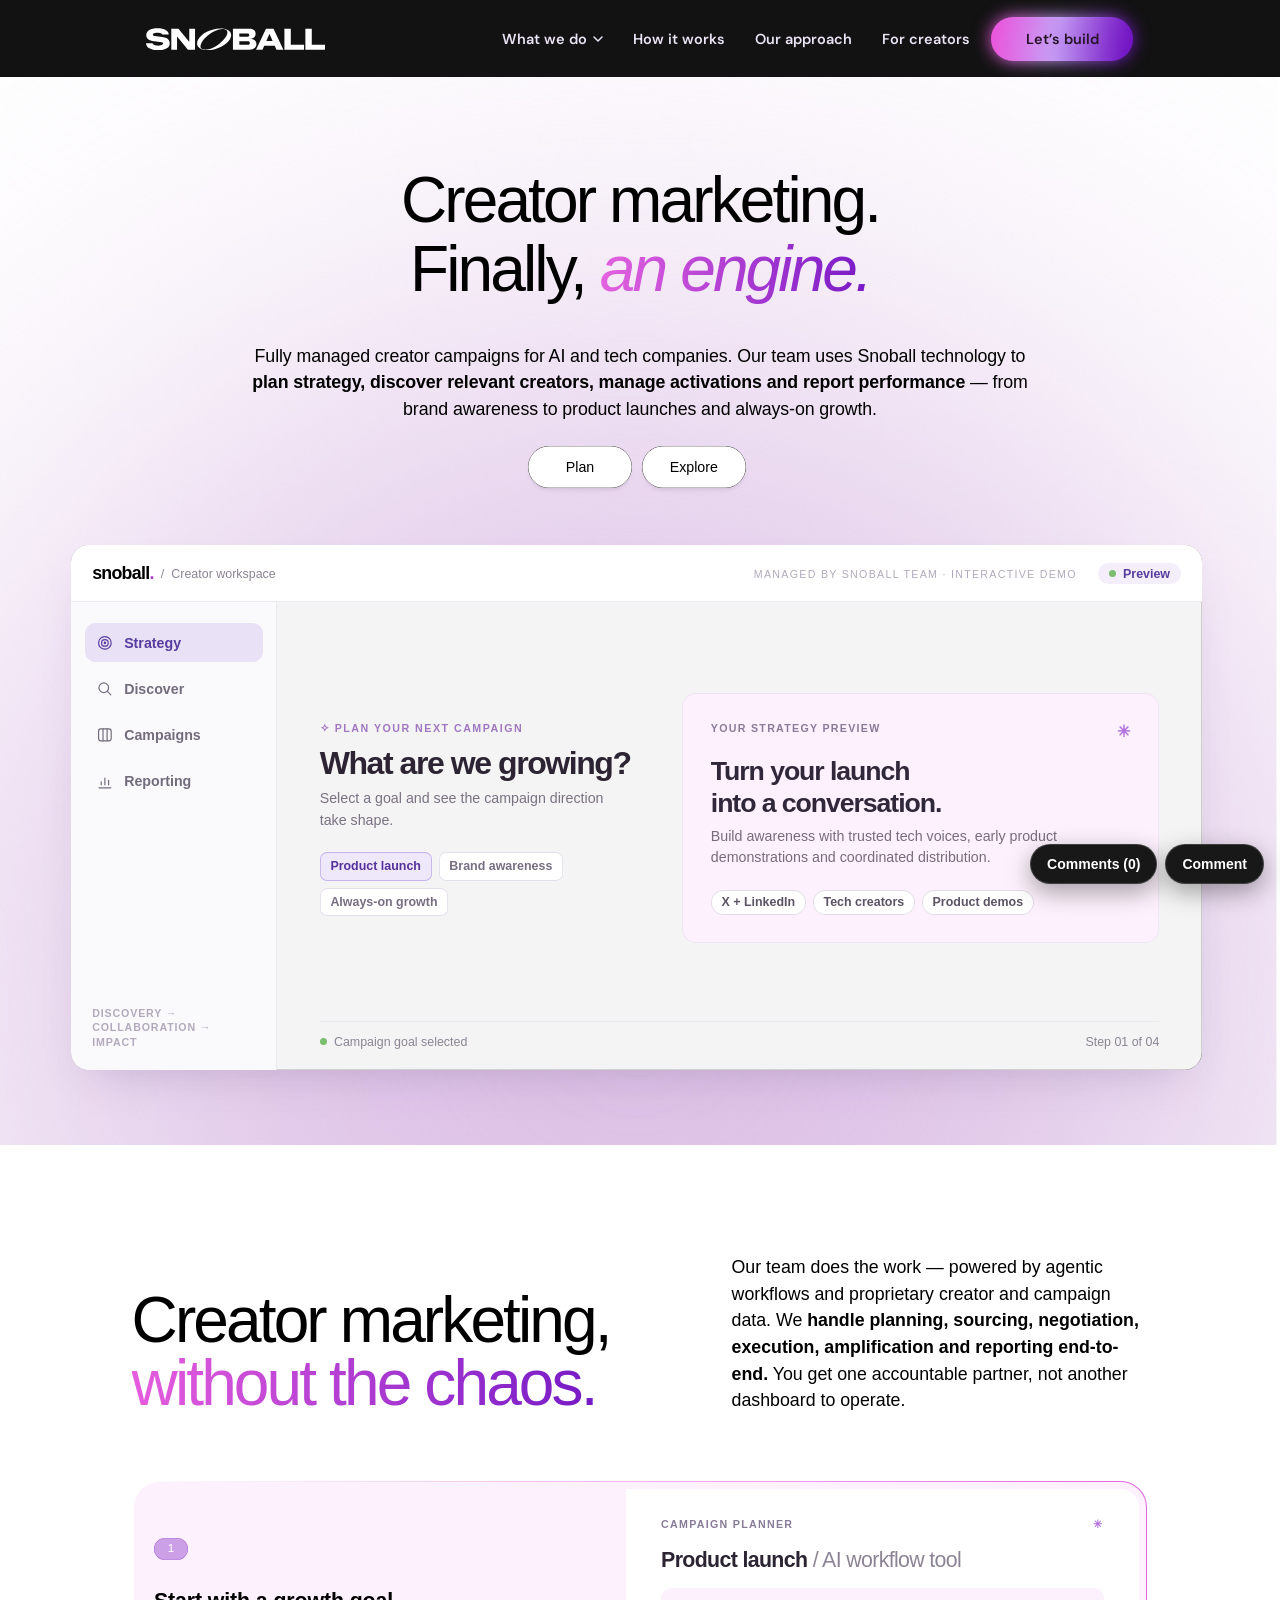
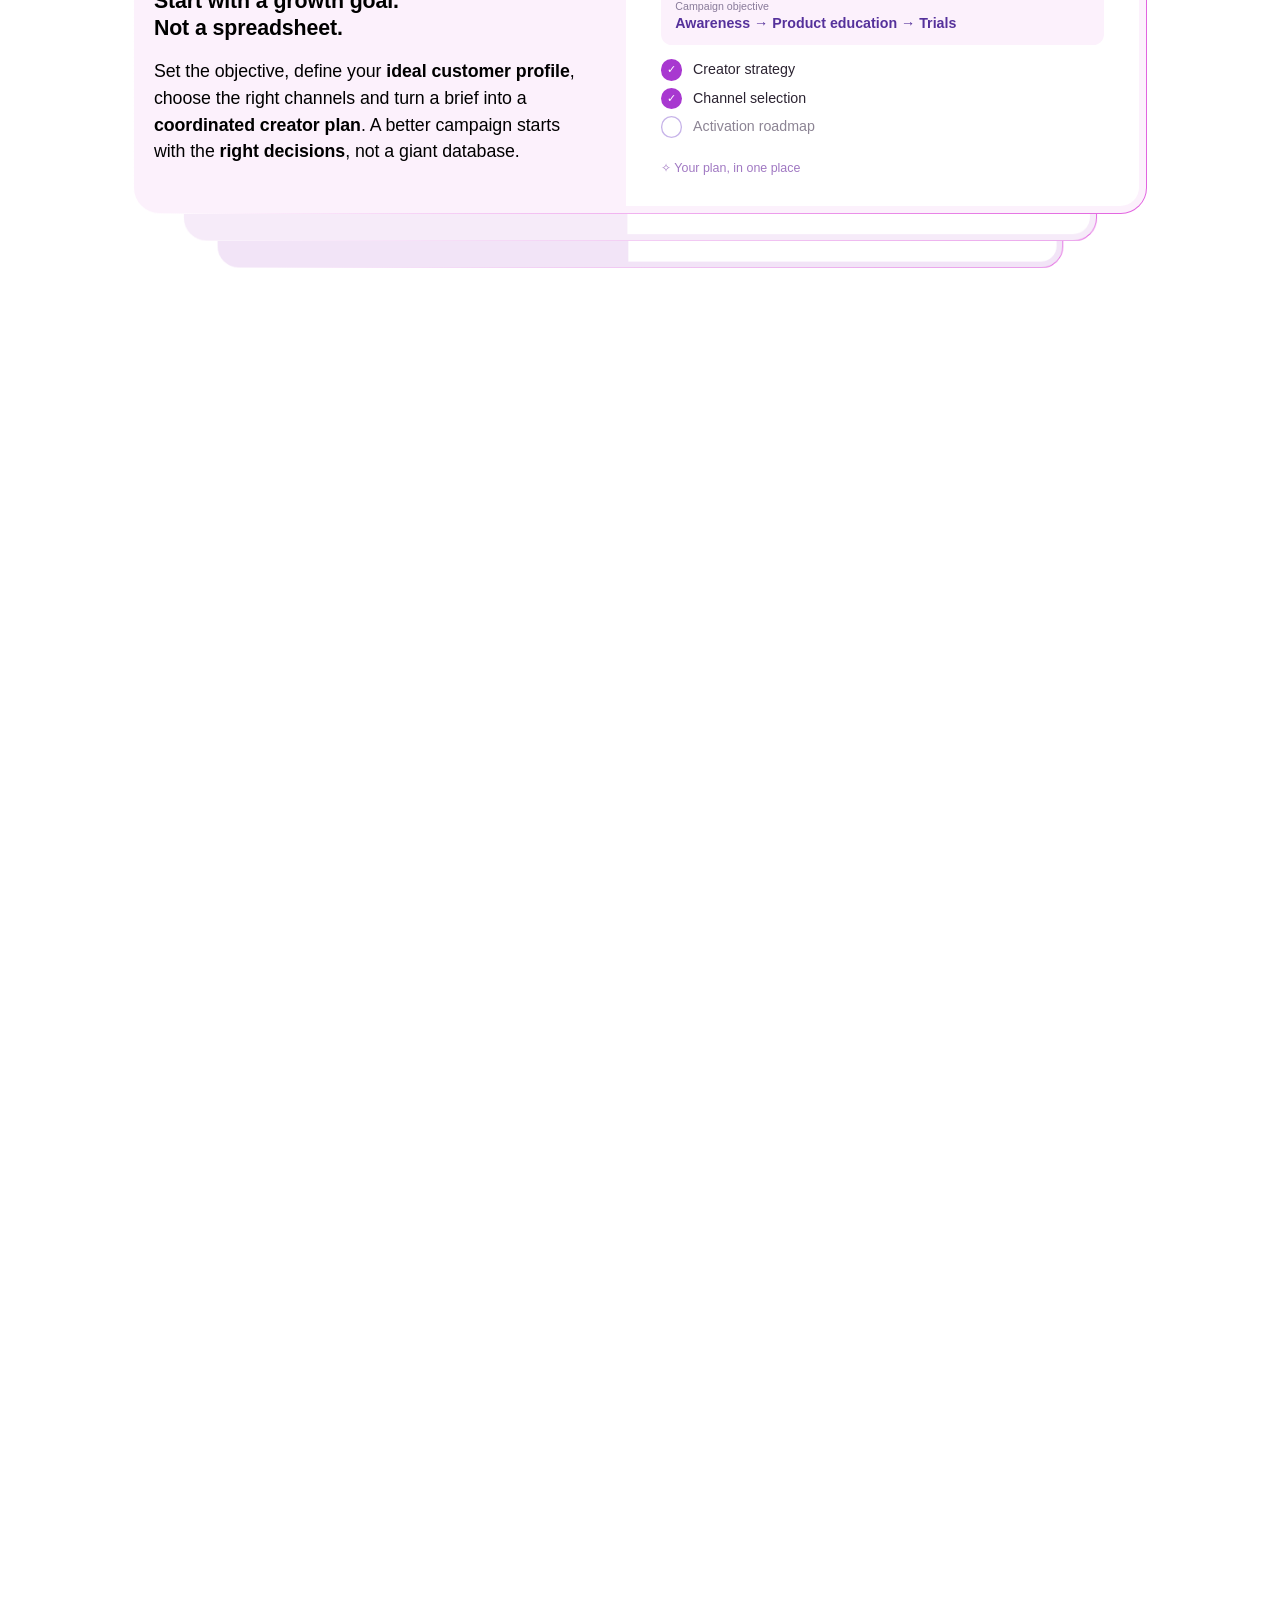
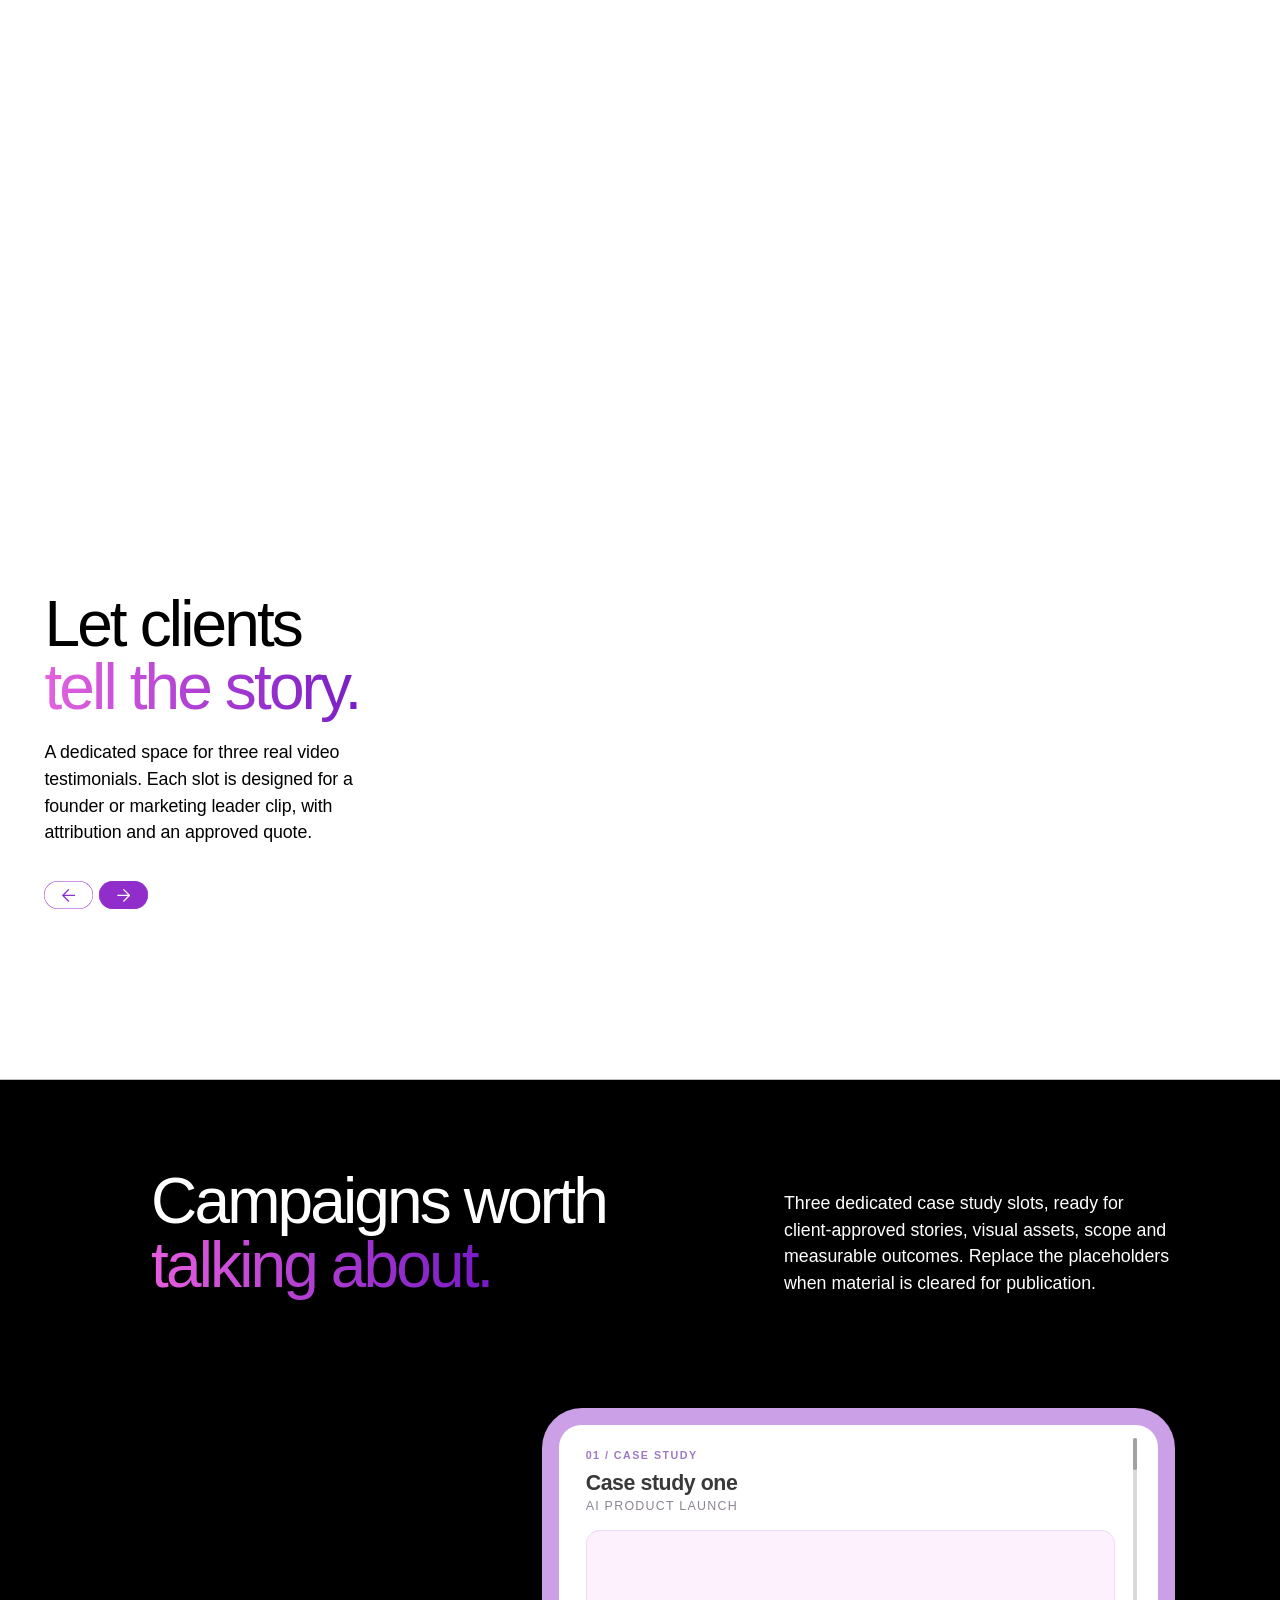
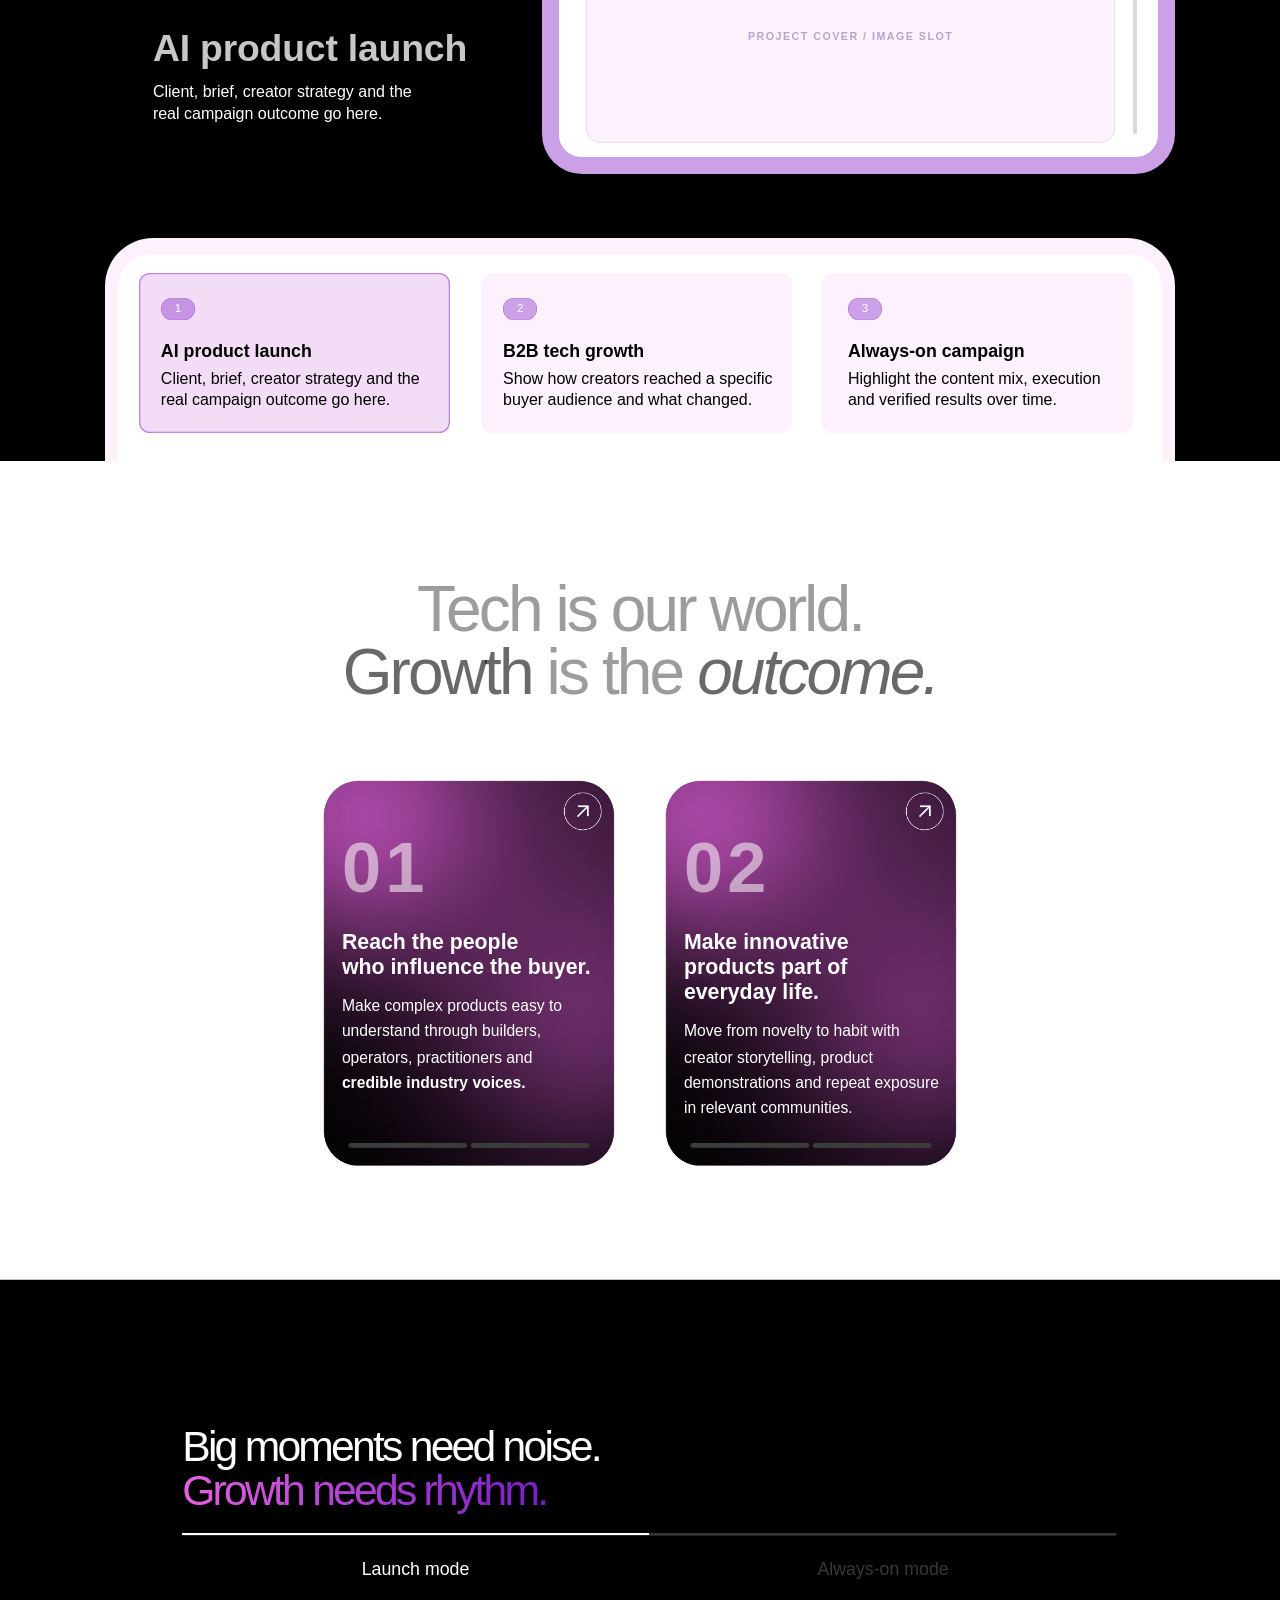
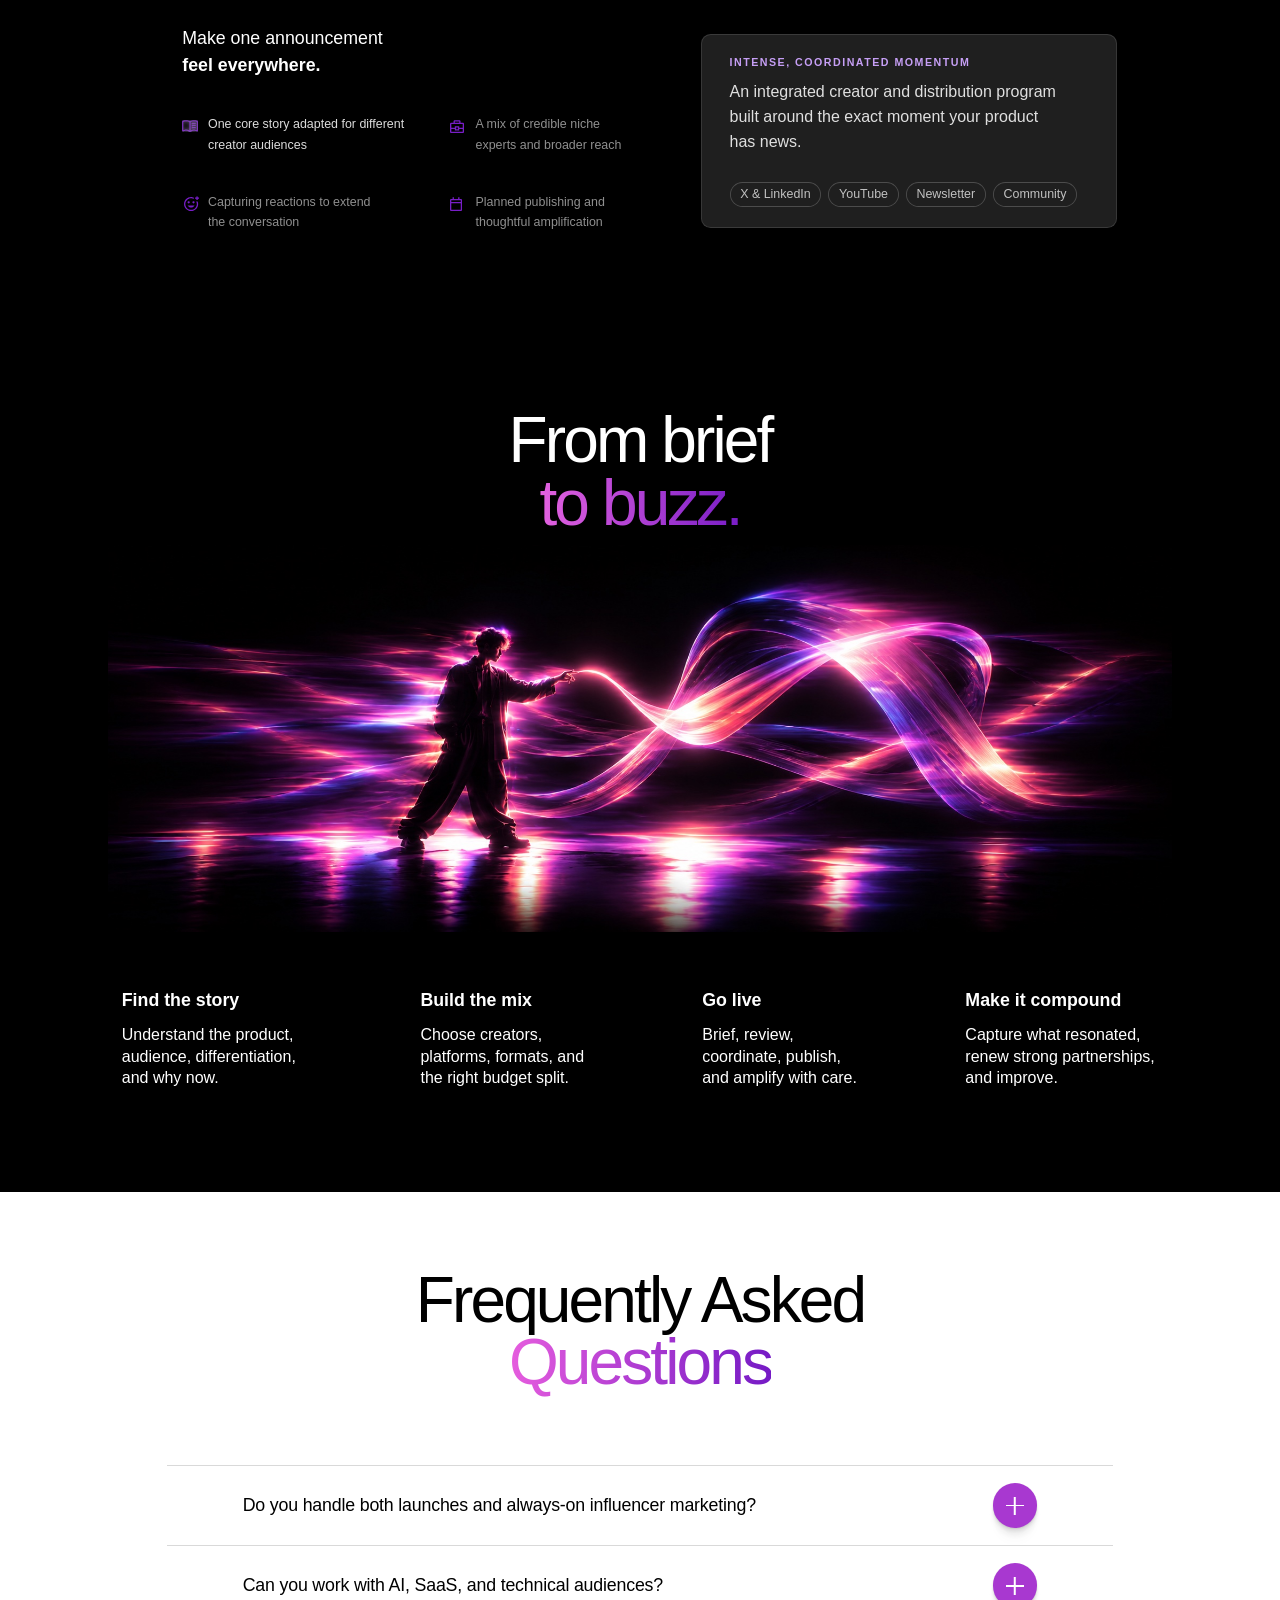
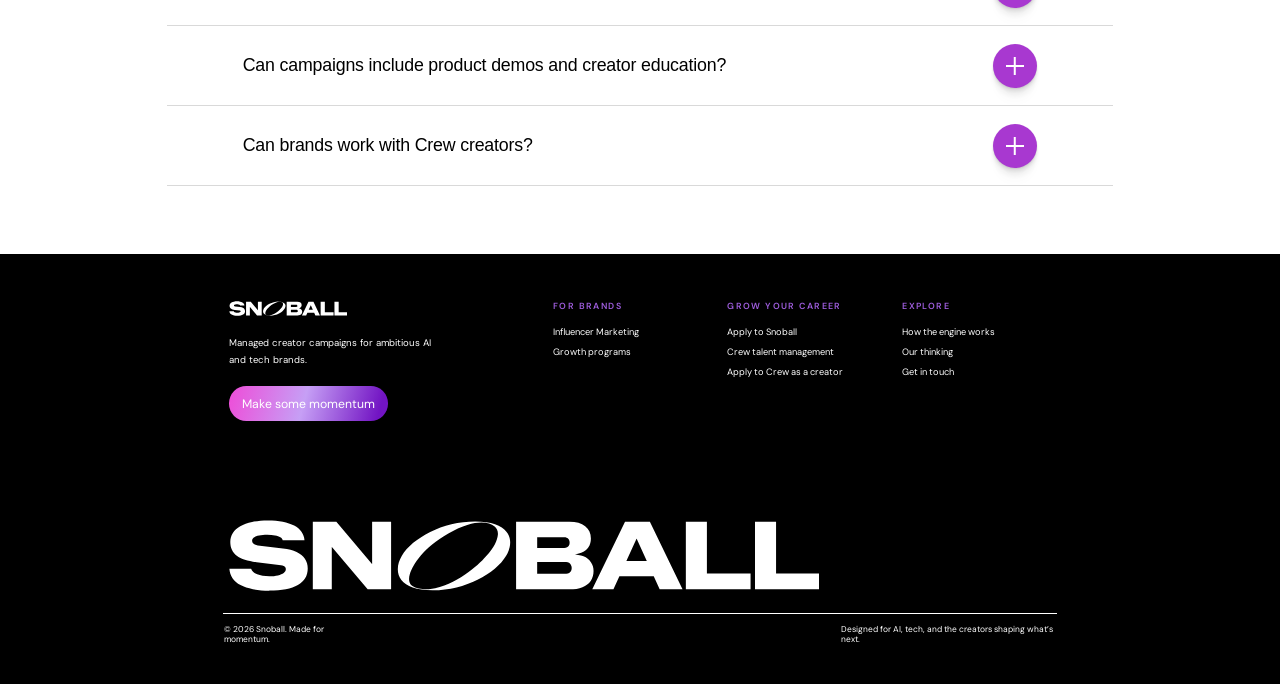
==== brands.html @ f1fa3e61 "Snoball design review build Co-Authored-By: Claude Opus 5.5 <noreply@anthropic.com>" ====
<!DOCTYPE html>
<html lang="en">
<head>
  <meta charset="utf-8">
  <meta name="viewport" content="width=device-width, initial-scale=1">
  <title>Creator Marketing for AI &amp; Tech Companies | Snoball</title>
  <meta name="description" content="Fully managed creator campaigns for AI and tech companies — strategy, creator discovery, activation and reporting, handled end-to-end by Snoball.">
  <link rel="preconnect" href="https://fonts.googleapis.com"><link rel="preconnect" href="https://fonts.gstatic.com" crossorigin><link href="https://fonts.googleapis.com/css2?family=DM+Sans:ital,opsz,wght@0,9..40,300..800;1,9..40,300..800&display=swap" rel="stylesheet">
  <link rel="stylesheet" href="css/base.css">
  <link rel="stylesheet" href="css/brands.css">
</head>
<body class="brands">

<header class="nav">
  <div class="nav__inner">
    <a class="nav__logo" href="index.html" aria-label="Snoball home"><img src="assets/img/logo.svg" alt="Snoball"></a>
    <nav class="nav__links" aria-label="Primary">
      <div class="nav__drop">
        <button class="nav__drop-btn" type="button" aria-expanded="false" aria-controls="nav-what">What we do <svg width="10" height="6" viewBox="0 0 10 6" aria-hidden="true"><path d="M1 1l4 4 4-4" fill="none" stroke="currentColor" stroke-width="1.5" stroke-linecap="round" stroke-linejoin="round"/></svg></button>
        <div class="nav__menu" id="nav-what">
          <a href="brands.html" aria-current="page">Influencer marketing</a>
          <a href="crew.html">Creator management</a>
        </div>
      </div>
      <a href="brands.html#how-it-works">How it works</a>
      <a href="index.html#approach">Our approach</a>
      <a href="crew.html">For creators</a>
      <a class="btn-build" href="brands.html#contact">Let’s build</a>
    </nav>
    <button class="nav__toggle" aria-label="Menu"><span></span></button>
  </div>
</header>

<main class="page">

  <!-- ===== Hero ===== -->
  <section class="b-hero">
    <div class="b-hero__glow" aria-hidden="true"></div>
    <h1 class="b-hero__title">
      <span class="b-hero__l1">Creator marketing.</span>
      <span class="b-hero__l2">Finally, <em class="b-grad b-grad--engine">an engine.</em></span>
    </h1>
    <p class="b-hero__lede">Fully managed creator campaigns for AI and tech companies. Our team uses Snoball technology to<br class="d"> <strong>plan strategy, discover relevant creators, manage activations and report performance</strong> — from<br class="d"> brand awareness to product launches and always-on growth.</p>
    <div class="b-hero__toggle">
      <a class="b-pill" href="#contact" aria-label="Plan an influencer campaign">Plan</a>
      <a class="b-pill" href="#workflow" aria-label="Explore the platform">Explore</a>
    </div>
    <!-- Illustrative workspace (copy from the original site's demo). js/brands.js switches the views and steps
         through them on its own until someone uses it. -->
    <div class="b-hero__panel" data-ws aria-label="Illustrative Snoball creator workspace" role="group">
      <div class="ws__top">
        <span class="ws__brand"><b>snoball<i>.</i></b><span>/</span>Creator workspace</span>
        <span class="ws__note">Managed by Snoball team · Interactive demo</span>
        <span class="ws__live"><i></i>Preview</span>
      </div>
      <div class="ws__nav" role="tablist" aria-label="Workspace views">
        <button class="ws__tab is-active" role="tab" aria-selected="true"><svg viewBox="0 0 24 24" aria-hidden="true"><circle cx="12" cy="12" r="8.5"/><circle cx="12" cy="12" r="4.5"/><circle cx="12" cy="12" r=".9" fill="currentColor"/></svg>Strategy</button>
        <button class="ws__tab" role="tab" aria-selected="false"><svg viewBox="0 0 24 24" aria-hidden="true"><circle cx="10.5" cy="10.5" r="6.5"/><path d="M15.4 15.4 20 20"/></svg>Discover</button>
        <button class="ws__tab" role="tab" aria-selected="false"><svg viewBox="0 0 24 24" aria-hidden="true"><rect x="3.5" y="4" width="17" height="16" rx="3"/><path d="M9.5 4v16M15 4v16"/></svg>Campaigns</button>
        <button class="ws__tab" role="tab" aria-selected="false"><svg viewBox="0 0 24 24" aria-hidden="true"><path d="M4 20h16M7 16v-4M12 16V7M17 16v-6"/></svg>Reporting</button>
        <p class="ws__flow">Discovery → Collaboration → Impact</p>
      </div>
      <div class="ws__screens">
        <section class="ws__screen is-active" role="tabpanel">
          <div class="ws__intro">
            <p class="ws__eyebrow">✧ Plan your next campaign</p>
            <h3>What are we growing?</h3>
            <p>Select a goal and see the campaign direction take shape.</p>
            <div class="ws__chips" data-goals>
              <button class="ws__chip is-active" data-goal="launch">Product launch</button>
              <button class="ws__chip" data-goal="awareness">Brand awareness</button>
              <button class="ws__chip" data-goal="always">Always-on growth</button>
            </div>
          </div>
          <div class="ws__visual ws__plan">
            <p class="ws__plan-head"><span>Your strategy preview</span><span>✳</span></p>
            <div data-goal-out>
              <h4>Turn your launch into a conversation.</h4>
              <p>Build awareness with trusted tech voices, early product demonstrations and coordinated distribution.</p>
              <p class="ws__tags"><span>X + LinkedIn</span><span>Tech creators</span><span>Product demos</span></p>
            </div>
          </div>
          <p class="ws__foot"><span><i></i>Campaign goal selected</span><span>Step 01 of 04</span></p>
        </section>
        <section class="ws__screen" role="tabpanel">
          <div class="ws__intro">
            <p class="ws__eyebrow">✧ Creator discovery</p>
            <h3>Find the right voices.</h3>
            <p>Explore an example shortlist by channel and audience relevance.</p>
            <div class="ws__chips" data-channels>
              <button class="ws__chip is-active">All</button>
              <button class="ws__chip">X</button>
              <button class="ws__chip">LinkedIn</button>
              <button class="ws__chip">YouTube</button>
            </div>
          </div>
          <div class="ws__visual ws__people" data-people></div>
          <p class="ws__foot"><span><i></i>Example creator profiles</span><span>Step 02 of 04</span></p>
        </section>
        <section class="ws__screen" role="tabpanel">
          <div class="ws__intro">
            <p class="ws__eyebrow">✧ Campaign operations</p>
            <h3>From yes to live.</h3>
            <p>Keep collaborations moving through one organized workflow.</p>
            <p class="ws__note-box">✧ Example pipeline, illustrating how a campaign can be managed</p>
          </div>
          <div class="ws__visual ws__pipe">
            <div><span>Shortlisted</span><b>Creator research</b><small>Audience fit &amp; format</small></div>
            <div><span>In conversation</span><b>Partner outreach</b><small>Reviewing the brief</small></div>
            <div><span>Ready to post</span><b>Creative approvals</b><small>Schedule &amp; assets</small></div>
          </div>
          <p class="ws__foot"><span><i></i>Workflow visibility</span><span>Step 03 of 04</span></p>
        </section>
        <section class="ws__screen" role="tabpanel">
          <div class="ws__intro">
            <p class="ws__eyebrow">✧ Campaign intelligence</p>
            <h3>See what resonates.</h3>
            <p>Understand channel mix and the content signals worth repeating.</p>
          </div>
          <div class="ws__visual ws__chart">
            <p class="ws__chart-head"><b>Engagement by channel</b><span>Illustrative sample</span></p>
            <div class="ws__bars">
              <div><i style="--h:.76;--bar:#6247db"></i><span>X</span></div>
              <div><i style="--h:.95;--bar:#c886fa"></i><span>LinkedIn</span></div>
              <div><i style="--h:.63;--bar:#fd9aa5"></i><span>YouTube</span></div>
              <div><i style="--h:.48;--bar:#e5c46c"></i><span>Instagram</span></div>
            </div>
          </div>
          <p class="ws__foot"><span><i></i>Report visualization</span><span>Step 04 of 04</span></p>
        </section>
      </div>
    </div>
  </section>

  <!-- ===== Creator Marketing, without the chaos ===== -->
  <!-- Pinned while scrolling: the front card lifts away and the next step comes forward (js/brands.js).
       Steps and their panels follow the original site's workflow section. -->
  <section class="b-chaos" id="workflow" data-chaos>
    <div class="b-chaos__stage" data-stick data-span="122 813">
    <h2 class="b-h2 b-chaos__title">Creator marketing, <br><span class="b-grad b-grad--chaos">without the chaos.</span></h2>
    <p class="b-chaos__copy">Our team does the work — powered by agentic<br class="d"> workflows and proprietary creator and campaign<br class="d"> data. We <strong>handle planning, sourcing, negotiation,<br class="d"> execution, amplification and reporting end-to-<br class="d">end.</strong> You get one accountable partner, not another<br class="d"> dashboard to operate.</p>

    <div class="b-stack">
      <article class="b-stack__card">
        <div class="b-stack__body">
          <span class="b-badge">1</span>
          <h3 class="b-stack__title">Start with a growth goal. <br>Not a spreadsheet.</h3>
          <p class="b-stack__text">Set the objective, define your <strong>ideal customer profile</strong>, choose the right channels and turn a brief into a <strong>coordinated creator plan</strong>. A better campaign starts with the <strong>right decisions</strong>, not a giant database.</p>
        </div>
        <div class="b-stack__media">
          <div class="sui">
            <p class="sui__head"><span>Campaign planner</span><span>✳</span></p>
            <h4 class="sui__title">Product launch <span>/ AI workflow tool</span></h4>
            <div class="sui__box"><small>Campaign objective</small><b>Awareness → Product education → Trials</b></div>
            <ul class="sui__checks">
              <li><i>✓</i>Creator strategy</li>
              <li><i>✓</i>Channel selection</li>
              <li class="is-next"><i></i>Activation roadmap</li>
            </ul>
            <p class="sui__foot">✧ Your plan, in one place</p>
          </div>
        </div>
      </article>
      <article class="b-stack__card">
        <div class="b-stack__body">
          <span class="b-badge">2</span>
          <h3 class="b-stack__title">Find people your <br>buyers already trust.</h3>
          <p class="b-stack__text">Compare <strong>audience fit</strong>, content formats and platform relevance so the shortlist makes strategic sense. Think creator selection built around <strong>your customer</strong>, not vanity metrics.</p>
        </div>
        <div class="b-stack__media">
          <div class="sui">
            <p class="sui__head"><span>Creator shortlist</span><span>✳</span></p>
            <ul class="sui__people">
              <li><i>D</i><span><b>Developer educator</b><small>YouTube · AI &amp; coding</small></span><em>Strong fit</em></li>
              <li><i>F</i><span><b>Founder voice</b><small>LinkedIn · B2B tech</small></span><em>Strong fit</em></li>
              <li><i>O</i><span><b>Operator creator</b><small>X · Productivity tools</small></span><em class="is-soft">Relevant</em></li>
            </ul>
            <p class="sui__foot">Illustrative creator profiles · No live database connected</p>
          </div>
        </div>
      </article>
      <article class="b-stack__card">
        <div class="b-stack__body">
          <span class="b-badge">3</span>
          <h3 class="b-stack__title">Manage a hundred moving parts. <br>Without losing the plot.</h3>
          <p class="b-stack__text">Bring creator outreach, brief status, approvals and campaign milestones into a <strong>single operational view</strong>. You keep control of the story while the work moves forward.</p>
        </div>
        <div class="b-stack__media">
          <div class="sui">
            <p class="sui__head"><span>Workflow example</span><span>Launch rollout</span></p>
            <ol class="sui__steps">
              <li><i>01</i>Confirm creator shortlist<em>Ready ✓</em></li>
              <li><i>02</i>Share briefs and assets<em>Ready ✓</em></li>
              <li><i>03</i>Review creative<em class="is-now">In progress</em></li>
              <li><i>04</i>Publish &amp; amplify<em class="is-soft">Up next</em></li>
            </ol>
          </div>
        </div>
      </article>
      <article class="b-stack__card">
        <div class="b-stack__body">
          <span class="b-badge">4</span>
          <h3 class="b-stack__title">Know what worked. <br>Make the next one smarter.</h3>
          <p class="b-stack__text">Bring distribution, creator performance and campaign learnings into view. Give growth teams the clarity to double down on the creators, angles and formats that <strong>earn attention</strong>.</p>
        </div>
        <div class="b-stack__media">
          <div class="sui">
            <p class="sui__head"><span>Campaign insights</span><span>Sample visualization</span></p>
            <div class="sui__wave">
              <svg viewBox="0 0 440 130" preserveAspectRatio="none" aria-hidden="true">
                <defs><linearGradient id="suiFill" x1="0" x2="0" y1="0" y2="1"><stop offset="0" stop-color="#ad8cff" stop-opacity=".46"/><stop offset="1" stop-color="#ad8cff" stop-opacity="0"/></linearGradient></defs>
                <path d="M0 104 C38 103 48 76 80 80 S143 83 176 60 S230 85 264 45 S325 48 357 29 S407 32 440 11 L440 130 L0 130Z" fill="url(#suiFill)"/>
                <path d="M0 104 C38 103 48 76 80 80 S143 83 176 60 S230 85 264 45 S325 48 357 29 S407 32 440 11" fill="none" stroke="#7956d9" stroke-width="4" stroke-linecap="round" vector-effect="non-scaling-stroke"/>
              </svg>
              <span class="sui__cover" aria-hidden="true"></span>
            </div>
            <p class="sui__labels"><span>Awareness</span><span>Engagement</span><span>Momentum</span><span>Repeat</span></p>
          </div>
        </div>
      </article>
    </div>
    </div>
  </section>

  <!-- ===== Let clients tell the story ===== -->
  <!-- The three frames stay put and the four perspectives step through them on their own, in a loop
       (03 moves up into 02's place, 02 into 01's, 01 leaves on the left and comes back on the right) (js/brands.js) -->
  <section class="b-testi" data-testi>
    <div class="b-testi__stage">
    <div class="b-testi__intro">
      <h2 class="b-h2 b-testi__title">Let clients <br><span class="b-grad b-grad--story">tell the story.</span></h2>
      <p class="b-testi__copy">A dedicated space for three real video<br class="d"> testimonials. Each slot is designed for a<br class="d"> founder or marketing leader clip, with<br class="d"> attribution and an approved quote.</p>
      <div class="b-testi__nav">
        <button class="b-arrow b-arrow--prev" data-prev aria-label="Previous testimonial"><img src="assets/img/brands-arr-l.svg" alt=""></button>
        <button class="b-arrow b-arrow--next" data-next aria-label="Next testimonial"><img src="assets/img/brands-arr-r.svg" alt=""></button>
      </div>
    </div>
    <div class="b-testi__track">
      <div class="b-testi__rail" data-track>
      <figure class="b-tcard">
        <div class="b-tcard__video"></div>
        <figcaption><span class="b-tcard__name">Client perspective 01</span><span class="b-tcard__role">Approved video, name, title and company to be added.</span></figcaption>
        <span class="b-tcard__bar"></span>
      </figure>
      <figure class="b-tcard b-tcard--up">
        <div class="b-tcard__video"></div>
        <figcaption><span class="b-tcard__name">Client perspective 02</span><span class="b-tcard__role">Share a real client interview or campaign reaction.</span></figcaption>
        <span class="b-tcard__bar"></span>
      </figure>
      <figure class="b-tcard">
        <div class="b-tcard__video"></div>
        <figcaption><span class="b-tcard__name">Client perspective 03</span><span class="b-tcard__role">Publish only after the speaker approves the cut.</span></figcaption>
        <span class="b-tcard__bar"></span>
      </figure>
      <figure class="b-tcard b-tcard--up">
        <div class="b-tcard__video"></div>
        <figcaption><span class="b-tcard__name">Client perspective 04</span><span class="b-tcard__role">Approved video, name, title and company to be added.</span></figcaption>
        <span class="b-tcard__bar"></span>
      </figure>
      </div>
    </div>
    </div>
  </section>

  <!-- ===== Campaigns worth talking about ===== -->
  <section class="b-camp" data-tabs>
    <h2 class="b-h2 b-camp__title">Campaigns worth <br><span class="b-grad b-grad--talk">talking about.</span></h2>
    <p class="b-camp__copy">Three dedicated case study slots, ready for<br class="d"> client-approved stories, visual assets, scope and<br class="d"> measurable outcomes. Replace the placeholders<br class="d"> when material is cleared for publication.</p>

    <div class="b-camp__current">
      <h3 class="b-camp__name" data-tab-title>AI product launch</h3>
      <p class="b-camp__desc" data-tab-desc>Client, brief, creator strategy and the<br class="d"> real campaign outcome go here.</p>
    </div>

    <div class="b-case">
      <div class="b-case__inner">
        <div class="b-case__scroll" data-case-scroll>
          <!-- Filled from the selected tab (js/brands.js); the copy is the original site's, until approved case studies arrive -->
          <div class="b-case__content" data-case-body>
            <p class="b-case__eyebrow" data-case-num>01 / Case study</p>
            <p class="b-case__label" data-tab-case>Case study one</p>
            <p class="b-case__kind" data-case-kind>AI product launch</p>
            <div class="b-case__cover"><span>Project cover / image slot</span></div>
            <p class="b-case__desc" data-tab-desc2>Client, brief, creator strategy and the real campaign outcome go here.</p>
            <p class="b-case__status">Awaiting approved materials <span aria-hidden="true">↗</span></p>
          </div>
        </div>
        <span class="b-case__track" aria-hidden="true"><span class="b-case__thumb"></span></span>
      </div>
    </div>

    <div class="b-camp__tabs">
      <div class="b-camp__tabs-inner" role="tablist" aria-label="Case studies">
        <button class="b-ctab is-active" role="tab" aria-selected="true" data-tab>
          <span class="b-badge">1</span>
          <span class="b-ctab__title" data-case="Case study one">AI product launch</span>
          <span class="b-ctab__desc">Client, brief, creator strategy and the<br class="d"> real campaign outcome go here.</span>
        </button>
        <button class="b-ctab" role="tab" aria-selected="false" data-tab>
          <span class="b-badge">2</span>
          <span class="b-ctab__title" data-case="Case study two">B2B tech growth</span>
          <span class="b-ctab__desc">Show how creators reached a specific<br class="d"> buyer audience and what changed.</span>
        </button>
        <button class="b-ctab" role="tab" aria-selected="false" data-tab>
          <span class="b-badge">3</span>
          <span class="b-ctab__title" data-case="Case study three">Always-on campaign</span>
          <span class="b-ctab__desc">Highlight the content mix, execution<br class="d"> and verified results over time.</span>
        </button>
      </div>
    </div>
  </section>

  <!-- ===== Tech is our world ===== -->
  <section class="b-tech">
    <h2 class="b-h2 b-tech__title"><span class="b-tech__soft">Tech is our world.</span><br><span class="b-tech__strong">Growth</span> <span class="b-tech__soft">is the</span> <em class="b-tech__strong">outcome.</em></h2>
    <div class="b-tech__cards">
      <article class="b-tcard2 b-tcard2--1" tabindex="0">
        <span class="b-tcard2__glow" aria-hidden="true"></span>
        <img class="b-tcard2__bg" src="assets/img/brands-card-02.png" alt="">
        <span class="b-tcard2__num">01</span>
        <h3 class="b-tcard2__title">Reach the people <br> who influence the buyer.</h3>
        <p class="b-tcard2__text">Make complex products easy to <br> understand through builders, <br> operators, practitioners and <br> <strong>credible industry voices.</strong></p>
      </article>
      <article class="b-tcard2 b-tcard2--2" tabindex="0">
        <span class="b-tcard2__glow" aria-hidden="true"></span>
        <img class="b-tcard2__bg" src="assets/img/brands-card-02.png" alt="">
        <span class="b-tcard2__num">02</span>
        <h3 class="b-tcard2__title">Make innovative <br> products part of <br> everyday life.</h3>
        <p class="b-tcard2__text">Move from novelty to habit with <br> creator storytelling, product <br> demonstrations and repeat exposure <br> in relevant communities.</p>
      </article>
    </div>
  </section>

  <!-- ===== Big moments need noise ===== -->
  <section class="b-modes" data-modes>
    <h2 class="b-modes__title">Big moments need noise. <br><span class="b-grad b-grad--rhythm">Growth needs rhythm.</span></h2>
    <div class="b-modes__tabs" role="tablist" aria-label="Campaign modes">
      <span class="b-modes__ind" aria-hidden="true"></span>
      <button class="b-modes__tab is-active" role="tab" aria-selected="true">Launch mode</button>
      <button class="b-modes__tab" role="tab" aria-selected="false">Always-on mode</button>
    </div>
    <p class="b-modes__lead" data-mode-lead>Make one announcement <br><strong>feel everywhere.</strong></p>
    <ul class="b-modes__list">
      <li class="is-active"><img src="assets/img/brands-ic-book.svg" alt="">One core story adapted for different<br class="d"> creator audiences</li>
      <li><img src="assets/img/brands-ic-case.svg" alt="">A mix of credible niche<br class="d"> experts and broader reach</li>
      <li><img src="assets/img/brands-ic-smile.svg" alt="">Capturing reactions to extend<br class="d"> the conversation</li>
      <li><img src="assets/img/brands-ic-cal.svg" alt="">Planned publishing and<br class="d"> thoughtful amplification</li>
    </ul>
    <div class="b-modes__media">
      <p class="b-modes__label" data-mode-label>Intense, coordinated momentum</p>
      <p class="b-modes__desc" data-mode-desc>An integrated creator and distribution program built around the exact moment your product has news.</p>
      <p class="b-modes__chips"><span>X &amp; LinkedIn</span><span>YouTube</span><span>Newsletter</span><span>Community</span></p>
    </div>
  </section>

  <!-- ===== From brief to buzz ===== -->
  <section class="b-brief" id="how-it-works">
    <div class="b-brief__img" role="img" aria-label="A dancer sending streaks of pink and violet light across a dark stage" data-brief-art>
      <span class="b-brief__spot" aria-hidden="true"><span></span></span>
    </div>
    <h2 class="b-h2 b-brief__title">From brief <br><span class="b-grad b-grad--buzz">to buzz.</span></h2>
    <ol class="b-brief__steps">
      <li><h3>Find the story</h3><p>Understand the product, <br> audience, differentiation, <br> and why now.</p></li>
      <li><h3>Build the mix</h3><p>Choose creators, <br> platforms, formats, and <br> the right budget split.</p></li>
      <li><h3>Go live</h3><p>Brief, review, <br> coordinate, publish, <br> and amplify with care.</p></li>
      <li><h3>Make it compound</h3><p>Capture what resonated, <br> renew strong partnerships, <br> and improve.</p></li>
    </ol>
  </section>

  <!-- ===== FAQ ===== -->
  <section class="b-faq" id="contact">
    <h2 class="b-h2 b-faq__title">Frequently Asked <br><span class="b-grad b-grad--faq">Questions</span></h2>
    <div class="b-faq__list">
      <div class="b-faq__item" data-faq>
        <button aria-expanded="false"><span>Do you handle both launches and always-on influencer marketing?</span><i class="b-plus" aria-hidden="true"></i></button>
        <div class="b-faq__a"><p>Yes. Snoball is designed for high-intensity launch moments and ongoing partnerships that build product relevance over time. The mix depends on your audience, positioning, and growth goal.</p></div>
      </div>
      <div class="b-faq__item" data-faq>
        <button aria-expanded="false"><span>Can you work with AI, SaaS, and technical audiences?</span><i class="b-plus" aria-hidden="true"></i></button>
        <div class="b-faq__a"><p>That's the focus. We look at who your intended customers trust — founders, engineers, operators, educators, or everyday users — and structure creator selection around real audience relevance.</p></div>
      </div>
      <div class="b-faq__item" data-faq>
        <button aria-expanded="false"><span>Can campaigns include product demos and creator education?</span><i class="b-plus" aria-hidden="true"></i></button>
        <div class="b-faq__a"><p>Yes. We can brief creators to demonstrate real product value, explain workflows, and support awareness, consideration, and conversions as part of a managed influencer campaign.</p></div>
      </div>
      <div class="b-faq__item" data-faq>
        <button aria-expanded="false"><span>Can brands work with Crew creators?</span><i class="b-plus" aria-hidden="true"></i></button>
        <div class="b-faq__a"><p>Where the audience and fit make sense, Crew by Snoball is one source of creator relationships. We can also source outside represented talent to keep the brief and audience fit first.</p></div>
      </div>
    </div>
  </section>

</main>

<footer class="footer">
  <div class="footer__inner">
    <div class="footer__brand">
      <img class="footer__brand-logo" src="assets/img/logo-footer-small.svg" alt="Snoball">
      <p class="footer__tagline">Managed creator campaigns for ambitious AI and tech brands.</p>
      <a class="footer__cta" href="brands.html#contact">Make some momentum</a>
    </div>
    <div class="footer__col">
      <h4>For brands</h4>
      <a href="brands.html">Influencer Marketing</a>
      <a href="brands.html#how-it-works">Growth programs</a>
    </div>
    <div class="footer__col">
      <h4>Grow your career</h4>
      <a href="crew.html#apply">Apply to Snoball</a>
      <a href="crew.html">Crew talent management</a>
      <a href="crew.html#apply">Apply to Crew as a creator</a>
    </div>
    <div class="footer__col">
      <h4>Explore</h4>
      <a href="brands.html#how-it-works">How the engine works</a>
      <a href="index.html#approach">Our thinking</a>
      <a href="brands.html#contact">Get in touch</a>
    </div>
    <img class="footer__wordmark" src="assets/img/logo-wordmark.svg" alt="">
    <div class="footer__rule"></div>
    <p class="footer__legal footer__legal--left">© 2026 Snoball. Made for momentum.</p>
    <p class="footer__legal footer__legal--right">Designed for AI, tech, and the creators shaping what’s next.</p>
  </div>
</footer>
<script src="js/main.js"></script>
<script src="js/brands.js"></script>
<script>window.__commentRemote={url:"https://rpwkdgypubyflujwgqig.supabase.co",key:"sb_publishable_K_lqISfxJCKa1waMj0X49Q_MTiQOgHV"};</script>
<script src="comments.js" defer></script>
</body>
</html>
---- css/base.css ----
/* Snoball — shared tokens, nav and footer. Measurements are taken 1:1 from the 1440px Figma frames. */

:root {
  --black: #000;
  --nav-bg: #121212;
  --ink: #191919;
  --ink-2: #2c2c2c;
  --nav-link: #eae3f4;
  --pink: #ff409b;
  --violet: #9e5ddd;
  --lavender: #c69ff5;
  --purple: #7214c3;
  --magenta: #ee4cd8;
  --cream: #fef4ce;

  /* Headline gradient used on "most profitable growth channel", "felt the impact." etc. */
  --grad-brand: linear-gradient(90deg, #ee4cd8 0%, #fef4ce 34.13%, #c69ff5 66.35%, #7214c3 93.27%);
  /* Pill buttons ("Let's build", "Make some momentum") */
  --grad-button: linear-gradient(100deg, #ee4cd8 0%, #c69ff5 47.12%, #7214c3 93.27%);

  --font-display: "Helvetica Neue", Helvetica, Arial, sans-serif;
  --font-ui: "DM Sans", "Helvetica Neue", Arial, sans-serif;

  --frame: 1440px;
}

*,
*::before,
*::after { box-sizing: border-box; }

html { -webkit-text-size-adjust: 100%; }

body {
  margin: 0;
  background: #fff;
  color: var(--ink);
  font-family: var(--font-display);
  -webkit-font-smoothing: antialiased;
  -moz-osx-font-smoothing: grayscale;
  overflow-x: hidden;
}

img { display: block; max-width: 100%; }
a { color: inherit; text-decoration: none; }
button { font: inherit; cursor: pointer; border: 0; background: none; color: inherit; padding: 0; }
h1, h2, h3, h4, p { margin: 0; font-weight: inherit; }

.page { width: 100%; max-width: var(--frame); margin: 0 auto; position: relative; overflow: hidden; }

.grad-text {
  background: var(--grad-brand);
  -webkit-background-clip: text;
  background-clip: text;
  color: transparent;
}

/* Dark bands inside the 1440 .page container bleed to the full viewport width */
main.page { overflow: visible; }
main.page > section { overflow-x: clip; }
.cr-voices, .cr-build, .b-camp, .b-modes, .b-brief {
  box-shadow: 0 0 0 100vmax #000;
  clip-path: inset(0 -100vmax);
}

/* ---------- Nav ---------- */
.nav {
  position: sticky;
  top: 0;
  z-index: 50;
  height: 77px;
  background: var(--nav-bg);
}
.nav__inner {
  max-width: var(--frame);
  height: 100%;
  margin: 0 auto;
  padding: 0 147px 0 146px;
  display: flex;
  align-items: center;
  justify-content: space-between;
}
.nav__logo img { width: 180px; height: 21.5px; margin-top: 1px; }
.nav__links { display: flex; align-items: center; }
.nav__links a {
  font-family: var(--font-ui);
  font-weight: 600;
  font-size: 14.5px;
  color: var(--nav-link);
  margin-right: 30px;
  transition: opacity .2s;
}
.nav__links a:hover { opacity: .75; }
.nav__links a:nth-last-child(2) { margin-right: 21px; }
.nav__links .btn-build { margin-right: 0; color: #271428; }

/* "What we do" dropdown: opens on hover, keyboard focus or click */
.nav__drop { position: relative; margin-right: 30px; }
.nav__drop-btn {
  display: inline-flex; align-items: center; gap: 6px;
  font: 600 14.5px var(--font-ui); color: var(--nav-link);
  background: none; border: 0; padding: 0; cursor: pointer;
  transition: opacity .3s cubic-bezier(.22, 1, .36, 1);
}
.nav__drop-btn:hover { opacity: .75; }
.nav__drop-btn svg { transition: transform .5s cubic-bezier(.22, 1, .36, 1); }
.nav__menu {
  position: absolute; top: calc(100% + 16px); left: -12px;
  display: flex; flex-direction: column; min-width: 208px; padding: 8px;
  background: var(--nav-bg); border: 1px solid rgba(255, 255, 255, .12); border-radius: 16px;
  opacity: 0; visibility: hidden; transform: translateY(-8px);
  transition: opacity .3s cubic-bezier(.22, 1, .36, 1), transform .5s cubic-bezier(.22, 1, .36, 1), visibility 0s linear .5s;
}
/* Invisible bridge so the menu stays open while the pointer crosses the gap */
.nav__menu::before { content: ""; position: absolute; left: 0; right: 0; top: -16px; height: 16px; }
.nav__links .nav__menu a { margin: 0; padding: 8px 12px; border-radius: 8px; white-space: nowrap; }
.nav__links .nav__menu a:hover { opacity: 1; background: rgba(255, 255, 255, .08); }
.nav__menu a[aria-current="page"] { background: rgba(255, 255, 255, .08); }
.nav__drop:hover .nav__menu, .nav__drop:focus-within .nav__menu, .nav__drop.is-open .nav__menu {
  opacity: 1; visibility: visible; transform: none; transition-delay: 0s;
}
.nav__drop:hover .nav__drop-btn svg, .nav__drop:focus-within .nav__drop-btn svg, .nav__drop.is-open .nav__drop-btn svg { transform: rotate(180deg); }
@media (prefers-reduced-motion: reduce) {
  .nav__menu, .nav__drop-btn svg { transform: none !important; }
}

.btn-build {
  position: relative;
  display: inline-flex;
  align-items: center;
  justify-content: center;
  width: 142px;
  height: 44px;
  border-radius: 22px;
  font-family: var(--font-ui);
  font-weight: 600;
  font-size: 14px;
  color: #271428;
  background: var(--grad-button);
  isolation: isolate;
}
.btn-build::before {
  content: "";
  position: absolute;
  inset: 0;
  border-radius: inherit;
  background: linear-gradient(100deg, #ee4cd8 0%, #c69ff5 43.75%, #7214c3 93.27%);
  filter: blur(8.45px);
  z-index: -1;
}
.btn-build:hover { filter: brightness(1.05); }

.nav__toggle { display: none; }

/* ---------- Footer ---------- */
.footer {
  background: #000;
  color: #fff;
  font-family: var(--font-ui);
}
.footer__inner {
  position: relative;
  max-width: var(--frame);
  height: 484px;
  margin: 0 auto;
}
.footer__brand { position: absolute; left: 258px; top: 53px; width: 300px; }
.footer__brand-logo { width: 132px; height: 16.5px; }
.footer__tagline { margin-top: 22px; font-size: 10.8px; line-height: 19px; width: 240px; }
.footer__cta {
  display: flex;
  align-items: center;
  justify-content: center;
  margin-top: 19.5px;
  width: 178px;
  height: 39px;
  border-radius: 19.5px;
  background: linear-gradient(105deg, #ee4cd8 0%, #c69ff5 47.12%, #7214c3 93.27%);
  font-size: 13.8px;
  color: #fff;
}
.footer__col { position: absolute; top: 52px; }
.footer__col:nth-child(2) { left: 622px; }
.footer__col:nth-child(3) { left: 818px; }
.footer__col:nth-child(4) { left: 1015px; }
.footer__col h4 {
  font-size: 10px;
  font-weight: 600;
  letter-spacing: 0.16em;
  text-transform: uppercase;
  color: var(--violet);
  margin-bottom: 15px;
}
.footer__col a { display: block; font-size: 10.4px; line-height: 14px; margin-bottom: 8.5px; }
.footer__col a:hover { color: var(--lavender); }
.footer__wordmark { position: absolute; left: 258px; top: 299px; width: 663px; height: 80px; }
.footer__rule { position: absolute; left: 251px; top: 404px; width: 938px; height: 1px; background: #fff; }
.footer__legal { position: absolute; top: 417px; font-size: 9.5px; line-height: 12px; }
.footer__legal--left { left: 252px; width: 130px; }
.footer__legal--right { left: 946px; width: 240px; }

/* ---------- Responsive (below the 1440 design width) ---------- */
@media (max-width: 1439px) and (min-width: 1101px) {
  .footer__inner { zoom: var(--fit, 1); }
}
@media (max-width: 1100px) {
  .nav__inner { padding: 0 24px; }
  .nav__links a { margin-right: 20px; white-space: nowrap; }
  .footer__inner { height: auto; padding: 48px 24px 32px; display: grid; grid-template-columns: repeat(3, 1fr); gap: 32px; }
  .footer__brand, .footer__col, .footer__wordmark, .footer__rule, .footer__legal { position: static; width: auto; }
  .footer__brand { grid-column: 1 / -1; }
  .footer__wordmark { grid-column: 1 / -1; height: auto; max-width: 663px; width: 100%; }
  .footer__rule { grid-column: 1 / -1; }
  .footer__legal--left { grid-column: 1 / 2; }
  .footer__legal--right { grid-column: 2 / -1; justify-self: end; max-width: 240px; }
}
@media (max-width: 960px) {
  .nav__links { display: none; position: absolute; top: 77px; left: 0; right: 0; flex-direction: column; align-items: flex-start; gap: 18px; padding: 24px; background: var(--nav-bg); }
  .nav.is-open .nav__links { display: flex; }
  .nav__links a, .nav__links a:nth-last-child(2) { margin: 0; font-size: 16px; }
  /* In the mobile menu the two "What we do" options are always listed under their label */
  .nav__drop { margin: 0; }
  .nav__drop-btn { font-size: 16px; pointer-events: none; }
  .nav__drop-btn svg { display: none; }
  .nav__menu { position: static; opacity: 1; visibility: visible; transform: none; min-width: 0; padding: 8px 0 0 16px; background: none; border: 0; gap: 12px; }
  .nav__links .nav__menu a { padding: 0; font-weight: 500; }
  .nav__menu a[aria-current="page"] { background: none; text-decoration: underline; text-underline-offset: 4px; }
  .nav__toggle { display: block; width: 32px; height: 32px; position: relative; }
  .nav__toggle span, .nav__toggle::before, .nav__toggle::after { content: ""; position: absolute; left: 4px; right: 4px; height: 2px; background: #fff; }
  .nav__toggle::before { top: 9px; } .nav__toggle span { top: 15px; } .nav__toggle::after { top: 21px; }
  .nav__logo img { width: 140px; height: auto; }
  .footer__inner { grid-template-columns: 1fr 1fr; }
  .footer__legal--right { grid-column: 1 / -1; justify-self: start; }
}
---- css/brands.css ----
/* Snoball — Brands / creator-marketing page.
   Desktop (>1100px) mirrors the 1440px Figma frame 1:1: each section has the frame's height and its
   children are placed at the frame's coordinates. Below 1100px everything falls back to a stacked flow. */

.brands {
  --b-grad-a: linear-gradient(90deg, #e362df 0%, #781dc6 100%);
  --b-grad-b: linear-gradient(90deg, #e65dde 0%, #751ac5 100%);
  --b-pink-card: #fcf1fc;
  --b-violet: #902dcb;
  --b-curve: cubic-bezier(.22, 1, .36, 1);
}

.brands .page { overflow: visible; }
.brands strong { font-weight: 700; }

/* gradient text ------------------------------------------------------------ */
.b-grad {
  background: var(--b-grad-a);
  -webkit-background-clip: text;
  background-clip: text;
  color: transparent;
  -webkit-text-fill-color: transparent;
  font-style: normal;
}
.b-grad--chaos, .b-grad--talk, .b-grad--faq { background-image: var(--b-grad-b); }
.b-grad--engine { background-image: linear-gradient(90deg, #e362df 0%, #7518c5 100%); font-style: italic; padding-right: .06em; margin-right: -.06em; }

/* shared display heading (72px Helvetica Neue) */
.b-h2,
.b-hero__title {
  font-family: var(--font-display);
  font-weight: 500;
  font-size: 72px;
  line-height: 70px;
  letter-spacing: -0.045em;
  color: #000;
}
.b-h2 .b-grad { display: inline-block; padding-bottom: .12em; margin-bottom: -.12em; }

/* small number badge used on cards */
.b-badge {
  display: inline-flex;
  align-items: center;
  justify-content: center;
  width: 38.4px;
  height: 25px;
  border-radius: 12.5px;
  background: rgba(124, 30, 198, .38);
  box-shadow: inset 0 0 0 .4px rgba(124, 30, 198, .6);
  color: #fff;
  font-family: var(--font-display);
  font-size: 13px;
  line-height: 1;
}

/* ===================================================================== HERO */
.b-hero {
  position: relative;
  height: 1202px;
  text-align: center;
}
.b-hero__glow {
  position: absolute;
  left: 0; top: -77px;
  width: 1440px; height: 1279px;
  background: url(../assets/img/brands-hero-glow.jpg) 0 0 / 100% 100% no-repeat;
  pointer-events: none;
}
.b-hero__title {
  position: absolute;
  left: 0; right: 0; top: 100px;
  line-height: 78px;
}
.b-hero__l1, .b-hero__l2 { display: block; }
.b-hero__lede {
  position: absolute;
  left: 0; right: 0; top: 299px;
  font-size: 20px;
  line-height: 30px;
  letter-spacing: -0.005em;
  color: #000;
}
.b-hero__toggle {
  position: absolute;
  left: 594px; top: 415.6px;
  display: flex;
  gap: 11px;
}
/* Both pills rest white; hover (or keyboard focus) brings in the dark "Plan" look */
.b-pill {
  position: relative; isolation: isolate; overflow: hidden;
  display: grid; place-items: center;
  width: 117px;
  height: 47.2px;
  border-radius: 23.6px;
  font-family: var(--font-display);
  font-size: 16px;
  color: #000;
  background: #fff;
  box-shadow: inset 0 0 0 .3px #000, 0 4px 5px -2px rgba(0, 0, 0, .11);
  transition: color .3s var(--b-curve), transform .5s var(--b-curve);
}
.b-pill::before {
  content: ""; position: absolute; inset: 0; z-index: -1;
  background: #000 url(../assets/img/brands-plan-pill.png) center / 100% 100% no-repeat;
  opacity: 0; transition: opacity .5s var(--b-curve);
}
.b-pill:hover, .b-pill:focus-visible { color: #fff; }
.b-pill:hover::before, .b-pill:focus-visible::before { opacity: 1; }
.b-pill:active { transform: scale(.98); }
.b-pill:focus-visible { outline: 2px solid var(--b-violet); outline-offset: 3px; }

/* ---------- Workspace UI in the hero panel (light theme, the page's violet accents) */
.b-hero__panel {
  position: absolute;
  left: 79.7px; top: 526.6px;
  width: 1272.6px; height: 590.6px;
  border-radius: 19.85px;
  background: #f4f4f4;
  box-shadow: inset 0 0 0 .3px #656565, 0 24px 48px -24px rgba(76, 59, 114, .25);
  display: grid; grid-template-columns: 232px 1fr; grid-template-rows: 64px 1fr;
  overflow: hidden;
  text-align: left;
  color: #2c2432;
}
.ws__top {
  grid-column: 1 / -1;
  display: flex; align-items: center; gap: 24px; padding: 0 24px;
  background: #fff; box-shadow: inset 0 -1px 0 #ece8f0;
  font-size: 14px; color: #8c8494;
}
.ws__brand { display: flex; align-items: center; gap: 8px; }
.ws__brand b { font-size: 20px; font-weight: 700; letter-spacing: -0.04em; color: #000; }
.ws__brand b i { font-style: normal; color: #a838d0; }
.ws__note { margin-left: auto; font-size: 12px; letter-spacing: .12em; text-transform: uppercase; color: #b2aabc; }
.ws__live { display: flex; align-items: center; gap: 8px; padding: 4px 12px; border-radius: 999px; background: #f4eefa; color: #573b9e; font-weight: 600; }
.ws__live i, .ws__foot i { width: 8px; height: 8px; border-radius: 50%; background: #7cbe70; }
.ws__live i { animation: ws-pulse 2s var(--b-curve) infinite; }
@keyframes ws-pulse { 50% { opacity: .35; } }
.ws__nav { display: flex; flex-direction: column; gap: 8px; padding: 24px 16px; background: #faf9fc; box-shadow: inset -1px 0 0 #ece8f0; }
.ws__tab {
  display: flex; align-items: center; gap: 12px; padding: 12px; border-radius: 12px;
  font-size: 16px; font-weight: 600; color: #736c7c; text-align: left;
  transition: background-color .3s var(--b-curve), color .3s var(--b-curve);
}
.ws__tab svg { width: 20px; height: 20px; fill: none; stroke: currentColor; stroke-width: 1.6; stroke-linecap: round; stroke-linejoin: round; }
.ws__tab:hover { background: #efedf8; }
.ws__tab.is-active { background: #e9e1f6; color: #573b9e; }
.ws__tab:focus-visible, .ws__chip:focus-visible { outline: 2px solid var(--b-violet); outline-offset: 2px; }
.ws__flow { margin-top: auto; padding: 0 8px; font-size: 12px; line-height: 16px; letter-spacing: .08em; text-transform: uppercase; font-weight: 600; color: #b2aabc; }
.ws__screens { position: relative; }
.ws__screen {
  position: absolute; inset: 0; padding: 40px 48px 0;
  display: grid; grid-template-columns: 360px 1fr; grid-template-rows: 1fr auto; column-gap: 48px;
  opacity: 0; visibility: hidden; transform: translateY(16px);
  transition: opacity .5s var(--b-curve), transform .5s var(--b-curve), visibility 0s .5s;
}
.ws__screen.is-active { opacity: 1; visibility: visible; transform: none; transition-delay: 0s; }
.ws__eyebrow { font-size: 12px; line-height: 16px; letter-spacing: .14em; text-transform: uppercase; font-weight: 700; color: #a078c2; }
.ws__intro h3 { margin: 12px 0 8px; font-size: 36px; line-height: 40px; font-weight: 700; letter-spacing: -0.045em; color: #2c2432; }
.ws__intro > p:not(.ws__eyebrow) { font-size: 16px; line-height: 24px; color: #7a7183; text-wrap: pretty; }
.ws__chips { display: flex; flex-wrap: wrap; gap: 8px; margin-top: 24px; }
.ws__chip {
  padding: 8px 12px; border-radius: 8px; background: #fff; box-shadow: inset 0 0 0 1px #e5dfec;
  font-size: 14px; font-weight: 600; color: #776e82;
  transition: background-color .3s var(--b-curve), color .3s var(--b-curve), box-shadow .3s var(--b-curve);
}
.ws__chip:hover { background: #f1ebfa; }
.ws__chip.is-active { background: #efe8fa; color: #55319b; box-shadow: inset 0 0 0 1px #c7b4e9; }
.ws__chip:active, .ws__tab:active { transform: translateY(1px); }
.ws__note-box { margin-top: 24px; padding: 12px; border-radius: 12px; background: #f8f0fe; font-size: 14px; line-height: 20px; color: #7d6b8b; }
.ws__intro, .ws__visual { align-self: center; }
.ws__intro { padding-bottom: 24px; }
.ws__visual { margin-bottom: 24px; }
.ws__foot {
  grid-column: 1 / -1; display: flex; justify-content: space-between; align-items: center;
  margin: 0 0 24px; padding-top: 16px; box-shadow: inset 0 1px 0 #ece8f0;
  font-size: 14px; color: #8c8494;
}
.ws__foot span:first-child { display: flex; align-items: center; gap: 8px; }
/* Step 1: strategy preview */
.ws__plan { padding: 32px; border-radius: 16px; background: var(--b-pink-card); box-shadow: inset 0 0 0 1px #eee4f4; }
.ws__plan-head { display: flex; justify-content: space-between; font-size: 12px; letter-spacing: .12em; text-transform: uppercase; font-weight: 700; color: #897b9a; }
.ws__plan-head span:last-child { font-size: 18px; color: #b170db; }
.ws__plan h4 { margin: 16px 0 8px; font-size: 30px; line-height: 36px; font-weight: 700; letter-spacing: -0.04em; color: #30273a; text-wrap: balance; }
.ws__plan p:not(.ws__plan-head):not(.ws__tags) { font-size: 16px; line-height: 24px; color: #766d7c; text-wrap: pretty; }
.ws__tags { display: flex; flex-wrap: wrap; gap: 8px; margin-top: 24px; }
.ws__tags span { padding: 4px 12px; border-radius: 999px; background: #fff; box-shadow: inset 0 0 0 1px #e3dbe7; font-size: 14px; line-height: 20px; font-weight: 600; color: #5c5364; }
[data-goal-out] { transition: opacity .3s var(--b-curve), transform .5s var(--b-curve); }
[data-goal-out].is-out { opacity: 0; transform: translateY(8px); }
/* Step 2: creator list */
.ws__people { display: grid; gap: 8px; }
.ws__person {
  display: flex; align-items: center; gap: 12px; padding: 8px 12px; border-radius: 12px;
  background: #fff; box-shadow: inset 0 0 0 1px #eee9f3;
  animation: ws-rise .5s var(--b-curve) both;
}
@keyframes ws-rise { from { opacity: 0; transform: translateY(12px); } }
.ws__person > i { flex: 0 0 40px; height: 40px; border-radius: 12px; display: grid; place-items: center; font-style: normal; font-size: 18px; font-weight: 700; background: #d5cbf2; color: #60458e; }
.ws__person:nth-child(even) > i { background: #f5cde8; color: #9b4079; }
.ws__person span { flex: 1; min-width: 0; }
.ws__person b { display: block; font-size: 16px; line-height: 24px; color: #33293d; }
.ws__person small { font-size: 14px; line-height: 20px; color: #897d8c; }
.ws__person em { padding: 2px 8px; border-radius: 999px; font-style: normal; font-size: 12px; line-height: 16px; font-weight: 700; color: #39704a; background: #e4f4e6; }
/* Step 3: pipeline */
.ws__pipe { display: grid; grid-template-columns: repeat(3, 1fr); gap: 12px; }
.ws__pipe > div { min-height: 240px; padding: 16px; border-radius: 16px; background: #fff; box-shadow: inset 0 0 0 1px #e8dfed; }
.ws__pipe span { font-size: 12px; letter-spacing: .1em; text-transform: uppercase; font-weight: 700; color: #9e8daa; }
.ws__pipe b { display: block; margin: 16px 0 8px; font-size: 18px; line-height: 24px; color: #2c2432; }
.ws__pipe small { font-size: 14px; line-height: 20px; color: #8e8194; }
.ws__pipe > div:nth-child(3) { background: var(--b-pink-card); box-shadow: inset 0 0 0 1px #e9d3f1; }
.ws__screen.is-active .ws__pipe > div { animation: ws-rise .5s var(--b-curve) both; }
.ws__screen.is-active .ws__pipe > div:nth-child(2) { animation-delay: .08s; }
.ws__screen.is-active .ws__pipe > div:nth-child(3) { animation-delay: .16s; }
/* Step 4: bar chart; the bars grow when the view opens */
.ws__chart { padding: 24px; border-radius: 16px; background: #fff; box-shadow: inset 0 0 0 1px #ece6f0; }
.ws__chart-head { display: flex; justify-content: space-between; align-items: center; font-size: 14px; color: #897a90; }
.ws__chart-head b { font-size: 16px; color: #2c2432; }
.ws__bars { height: 220px; display: flex; align-items: flex-end; justify-content: space-around; margin-top: 16px; box-shadow: inset 0 -1px 0 #e9e2ed; }
.ws__bars div { height: 100%; flex: 1; display: flex; flex-direction: column; justify-content: flex-end; align-items: center; gap: 8px; }
.ws__bars i { width: 40px; height: calc(var(--h) * 180px); border-radius: 8px 8px 0 0; background: var(--bar); transform-origin: 50% 100%; transform: scaleY(0); transition: transform .8s var(--b-curve); }
.ws__bars div:nth-child(2) i { transition-delay: .06s; }
.ws__bars div:nth-child(3) i { transition-delay: .12s; }
.ws__bars div:nth-child(4) i { transition-delay: .18s; }
.ws__screen.is-active .ws__bars i { transform: none; }
.ws__bars span { font-size: 14px; line-height: 20px; color: #776b7e; padding-bottom: 8px; }

/* ============================================================== CHAOS / STACK */
.b-chaos { position: relative; height: calc(946px + 1800px); }
.b-chaos__stage { position: sticky; top: 77px; height: 946px; }
.b-chaos__title { position: absolute; left: 148px; top: 162px; }
.b-chaos__copy {
  position: absolute;
  left: 823px; top: 122px;
  width: 480px;
  font-size: 20px;
  line-height: 30px;
  color: #000;
}
/* Every card sits on the front slot; js/brands.js scales and drops the ones behind (the design's three-deep stack)
   and lifts the front one away as the page scrolls */
.b-stack { position: absolute; left: 0; top: 0; width: 1440px; height: 946px; }
.b-stack__card {
  position: absolute;
  left: 149.6px; top: 377.1px; width: 1140.8px; height: 374.5px; border-radius: 29.5px;
  display: flex;
  border: 1px solid transparent;
  background: linear-gradient(var(--b-pink-card), var(--b-pink-card)) padding-box,
              linear-gradient(90deg, #fff, #e263e0) border-box;
  transform-origin: 50% 0;
  will-change: transform, opacity;
}
.b-stack__card:nth-child(2) { background: linear-gradient(#f6ebf9, #f6ebf9) padding-box, linear-gradient(90deg, #fff, #e263e0) border-box; }
.b-stack__card:nth-child(3) { background: linear-gradient(#f2e4f7, #f2e4f7) padding-box, linear-gradient(90deg, #fff, #e263e0) border-box; }
.b-stack__card:nth-child(4) { background: linear-gradient(#eadcf4, #eadcf4) padding-box, linear-gradient(90deg, #fff, #e263e0) border-box; }
.b-stack__media { position: absolute; left: 553px; top: 7.6px; width: 577.8px; height: 357.4px; border-radius: 0 21px 21px 0; background: #fff; overflow: hidden; }
.b-stack__body { position: relative; width: 520px; padding: 62.5px 0 0 22.4px; }
.b-stack__body, .sui { will-change: opacity; }
.b-stack__title {
  margin-top: 32px;
  font-size: 24px;
  line-height: 30px;
  font-weight: 700;
  letter-spacing: -0.005em;
  color: #000;
}
.b-stack__text {
  margin-top: 19px;
  font-size: 20px;
  letter-spacing: -0.003em;
  line-height: 30px;
  color: #000;
  text-wrap: pretty;
}

/* Step panels inside each card (same light UI language as the hero workspace) */
.sui { position: absolute; inset: 0; padding: 32px 40px; display: flex; flex-direction: column; color: #2c2432; }
.sui__head { display: flex; justify-content: space-between; font-size: 12px; line-height: 16px; letter-spacing: .12em; text-transform: uppercase; font-weight: 700; color: #897b9a; }
.sui__head span:last-child { color: #b170db; }
.sui__title { margin-top: 16px; font-size: 24px; line-height: 32px; font-weight: 700; letter-spacing: -0.03em; }
.sui__title span { font-weight: 400; color: #8c8494; }
.sui__box { margin-top: 16px; padding: 12px 16px; border-radius: 12px; background: var(--b-pink-card); }
.sui__box small { display: block; font-size: 12px; line-height: 16px; color: #897b9a; }
.sui__box b { font-size: 16px; line-height: 24px; color: #55319b; }
.sui__checks { list-style: none; margin: 16px 0 0; padding: 0; display: grid; gap: 8px; font-size: 16px; line-height: 24px; }
.sui__checks li { display: flex; align-items: center; gap: 12px; }
.sui__checks i { width: 24px; height: 24px; border-radius: 50%; display: grid; place-items: center; font-style: normal; font-size: 12px; color: #fff; background: #a838d0; }
.sui__checks li.is-next i { background: none; box-shadow: inset 0 0 0 1.5px #c7b4e9; }
.sui__checks li.is-next { color: #8c8494; }
.sui__foot { margin-top: auto; font-size: 14px; line-height: 20px; color: #a078c2; }
.sui__people { list-style: none; margin: 24px 0 0; padding: 0; display: grid; gap: 12px; }
.sui__people li { display: flex; align-items: center; gap: 12px; padding: 12px; border-radius: 12px; background: #faf9fc; box-shadow: inset 0 0 0 1px #eee9f3; }
.sui__people i { flex: 0 0 40px; height: 40px; border-radius: 12px; display: grid; place-items: center; font-style: normal; font-weight: 700; background: #d5cbf2; color: #60458e; }
.sui__people li:nth-child(2) i { background: #f5cde8; color: #9b4079; }
.sui__people span { flex: 1; }
.sui__people b { display: block; font-size: 16px; line-height: 24px; }
.sui__people small { font-size: 14px; line-height: 20px; color: #897d8c; }
.sui__people em, .sui__steps em { padding: 2px 8px; border-radius: 999px; font-style: normal; font-size: 12px; line-height: 16px; font-weight: 700; color: #39704a; background: #e4f4e6; white-space: nowrap; }
.sui__people em.is-soft, .sui__steps em.is-soft { color: #776e82; background: #f1eef4; }
.sui__steps em.is-now { color: #55319b; background: #efe8fa; }
.sui__steps { list-style: none; margin: 24px 0 0; padding: 0; display: grid; gap: 12px; }
.sui__steps li { display: flex; align-items: center; gap: 16px; padding: 12px 16px; border-radius: 12px; background: #faf9fc; box-shadow: inset 0 0 0 1px #eee9f3; font-size: 16px; line-height: 24px; }
.sui__steps i { font-style: normal; font-size: 14px; font-weight: 700; color: #a078c2; }
.sui__steps em { margin-left: auto; }
.sui__wave { position: relative; height: 200px; margin-top: 32px; overflow: hidden; }
.sui__wave svg { width: 100%; height: 100%; display: block; }
/* A white cover slides off to draw the line from left to right when the card comes to the front */
.sui__cover { position: absolute; inset: 0 -2px 0 0; background: #fff; transform-origin: 100% 50%; transition: transform 1.2s var(--b-curve) .15s; }
.b-stack__card.is-front .sui__cover { transform: scaleX(0); }
.sui__labels { display: flex; justify-content: space-between; margin-top: 12px; font-size: 14px; line-height: 20px; color: #776b7e; }
.b-stack__card .sui__people li, .b-stack__card .sui__steps li, .b-stack__card .sui__checks li { opacity: 0; transform: translateY(12px); transition: opacity .5s var(--b-curve), transform .5s var(--b-curve); }
.b-stack__card.is-front .sui__people li, .b-stack__card.is-front .sui__steps li, .b-stack__card.is-front .sui__checks li { opacity: 1; transform: none; }
.b-stack__card.is-front li:nth-child(2) { transition-delay: .08s; }
.b-stack__card.is-front li:nth-child(3) { transition-delay: .16s; }
.b-stack__card.is-front li:nth-child(4) { transition-delay: .24s; }

/* ============================================================ TESTIMONIALS */
.b-testi { position: relative; height: 780px; }
main.page > .b-testi { overflow-x: visible; } /* the track reaches the viewport edge on wide screens */
.b-testi__stage { position: relative; height: 780px; }
.b-testi__intro { position: absolute; left: 50px; top: 0; width: 400px; }
.b-testi__title { position: absolute; left: 0; top: 233px; white-space: nowrap; }
.b-testi__copy {
  position: absolute; left: 0; top: 397px; width: 400px;
  font-size: 20px; line-height: 30px; letter-spacing: -0.005em; color: #000;
}
.b-testi__nav { position: absolute; left: 0; top: 556.6px; display: flex; gap: 7.3px; }
.b-arrow {
  display: flex; align-items: center; justify-content: center;
  width: 54.65px; height: 31.9px; border-radius: 16px;
  box-shadow: inset 0 0 0 .5px #9a33ce;
  transition: background .2s;
}
.b-arrow img { width: 15px; height: 15px; }
.b-arrow--next { background: var(--b-violet); }
.b-arrow--next img { filter: brightness(0) invert(1); }
.b-arrow--prev:hover { background: rgba(154, 51, 206, .08); }
/* Clipped at the intro's edge, where the cards fade out; on wide screens it reaches the viewport's right edge */
.b-testi__track {
  position: absolute;
  left: 373.9px; right: min(0px, calc((1440px - 100vw) / 2)); top: 0; height: 780px;
  pointer-events: none;
  overflow: hidden;
  -webkit-mask: linear-gradient(90deg, transparent, #000 120px);
  mask: linear-gradient(90deg, transparent, #000 120px);
  scrollbar-width: none;
}
/* Desktop: every card sits at the rail's origin and js/brands.js moves it between the three frame positions */
.b-testi__rail { position: relative; left: 140px; height: 100%; } /* frame 01 stays at x 513.9; the fade sits left of it */
.b-testi__rail .b-tcard { position: absolute; left: 0; top: 0; width: 321.7px; margin: 0; will-change: transform, opacity; }
.b-testi__track::-webkit-scrollbar { display: none; }
.b-tcard { flex: 0 0 321.7px; margin: 160.6px 0 0; scroll-snap-align: start; }
.b-tcard--up { margin-top: 56.6px; }
.b-tcard__video {
  height: 433.5px;
  border-radius: 14px;
  border: 2px solid transparent;
  background: linear-gradient(#fff, #fff) padding-box,
              linear-gradient(180deg, rgba(127,34,200,.5) 29.2%, rgba(128,34,200,.235) 51.7%) border-box;
}
.b-tcard figcaption { display: block; padding-left: 3px; }
.b-tcard__name {
  display: block; margin-top: 23px;
  font-size: 29.5px; line-height: 34px; font-weight: 500; letter-spacing: -0.01em; color: #393939;
}
.b-tcard__role {
  display: block; margin-top: 10px;
  font-size: 20px; line-height: 22px; font-weight: 300; color: #464646;
}
.b-tcard__bar {
  display: block; margin: 34px 0 0 2px;
  width: 317px; height: 4px; border-radius: 2px;
  background: linear-gradient(90deg, #8123c8 0%, rgba(127,33,199,0) 89.4%);
}

/* =============================================================== CAMPAIGNS */
.b-camp { position: relative; height: 1104px; background: #000; color: #fff; }
.b-camp__title { position: absolute; left: 170px; top: 100px; line-height: 73px; color: #fff; }
.b-camp__copy {
  position: absolute; left: 882px; top: 124px; width: 460px;
  font-size: 20px; line-height: 30px;
}
.b-camp__current { position: absolute; left: 172px; top: 616px; width: 420px; }
.b-camp__name {
  font-size: 42px; line-height: 48px; font-weight: 700; letter-spacing: -0.005em;
  color: rgba(255, 255, 255, .78);
}
.b-camp__desc { margin-top: 13px; font-size: 18px; line-height: 24px; }
.b-case {
  position: absolute; left: 610px; top: 369.2px;
  width: 711.7px; height: 412.2px; border-radius: 45px;
  background: #cba0e7;
  padding: 19.3px 0 0 18.9px;
}
.b-case__inner {
  position: relative;
  width: 674px; height: 373.7px; border-radius: 25px;
  background: #fff;
  overflow: hidden;
}
.b-case__scroll {
  height: 100%;
  padding: 26px 30px 0 30px;
  color: rgba(0, 0, 0, .56);
  font-size: 13.75px;
  line-height: 23px;
  overflow: hidden;
}
.b-case__scroll { overflow-y: auto; padding-bottom: 32px; padding-right: 48px; scrollbar-width: none; }
.b-case__scroll::-webkit-scrollbar { display: none; }
.b-case__content { transition: opacity .3s var(--b-curve), transform .5s var(--b-curve); }
.b-case__content.is-out { opacity: 0; transform: translateY(12px); transition-duration: .2s; }
.b-case__eyebrow { font-size: 12px; line-height: 16px; letter-spacing: .14em; text-transform: uppercase; font-weight: 700; color: #a078c2; }
.b-case__label { margin-top: 8px; font-size: 24px; line-height: 32px; font-weight: 700; letter-spacing: -0.02em; color: #393939; }
.b-case__kind { font-size: 14px; line-height: 20px; letter-spacing: .1em; text-transform: uppercase; color: #8c8494; }
.b-case__cover {
  margin-top: 16px; height: 240px; border-radius: 16px; display: grid; place-items: center;
  background: var(--b-pink-card); box-shadow: inset 0 0 0 1px #eadcf4;
  font-size: 12px; letter-spacing: .14em; text-transform: uppercase; font-weight: 700; color: #b9a3cc;
}
.b-case__desc { margin-top: 16px; font-size: 16px; line-height: 24px; color: rgba(0, 0, 0, .64); }
.b-case__status { display: inline-flex; gap: 8px; margin-top: 16px; padding: 4px 12px; border-radius: 999px; background: #f1eef4; font-size: 14px; line-height: 20px; color: #5c5364; }
.b-case__track { position: absolute; left: 646px; top: 15px; width: 4px; height: 333px; border-radius: 2px; background: #d9d9d9; }
.b-case__thumb { position: absolute; left: 0; top: 0; width: 4px; height: 36px; border-radius: 2px; background: #a2a2a2; transform: translateY(var(--thumb, 24px)); }

.b-camp__tabs {
  position: absolute; left: 118.3px; top: 853px;
  width: 1203.4px; height: 260px;
  border-radius: 54px 54px 0 0;
  background: var(--b-pink-card);
  padding: 19px 0 0 14.5px;
}
.b-camp__tabs-inner {
  position: relative;
  width: 1174.4px; height: 240px;
  border-radius: 36px 36px 0 0;
  background: #fff;
}
.b-ctab {
  position: absolute; top: 20.6px;
  width: 350px; height: 180px;
  border-radius: 12px;
  background: var(--b-pink-card);
  text-align: left;
  padding: 28px 0 0 25px;
  display: block;
  color: #000;
  transition: box-shadow .2s;
}
.b-ctab:nth-child(1) { left: 23.2px; }
.b-ctab:nth-child(2) { left: 408.2px; }
.b-ctab:nth-child(3) { left: 792.2px; padding-left: 29px; }
.b-ctab { transition: box-shadow .3s var(--b-curve), background-color .3s var(--b-curve), transform .5s var(--b-curve); }
.b-ctab:hover { box-shadow: inset 0 0 0 1px rgba(124, 30, 198, .25); }
.b-ctab.is-active { background: #f3dcf6; box-shadow: inset 0 0 0 1.5px rgba(124, 30, 198, .45); }
.b-ctab:active { transform: scale(.98); }
.b-ctab:focus-visible { outline: 2px solid var(--b-violet); outline-offset: 2px; }
.b-ctab { display: flex; flex-direction: column; align-items: flex-start; justify-content: flex-start; }
.b-ctab__title { display: block; margin-top: 23px; font-size: 20px; line-height: 24px; font-weight: 700; }
.b-ctab__desc { display: block; margin-top: 7px; font-size: 18px; line-height: 24px; }

/* ==================================================================== TECH */
.b-tech { position: relative; height: 921px; }
.b-tech__title { position: absolute; left: 0; right: 0; top: 132px; text-align: center; }
.b-tech__soft { color: rgba(0, 0, 0, .39); }
.b-tech__strong { color: rgba(0, 0, 0, .59); }
em.b-tech__strong { font-style: italic; }
.b-tech__cards { position: absolute; left: 0; top: 0; width: 1440px; height: 921px; }
/* Both cards rest flat (the design's card 02); hover or focus eases them into the design's card 01 state:
   tilted, slightly larger and glowing */
.b-tcard2 {
  position: absolute; top: 396.2px; width: 272.6px; height: 361.6px; padding: 51px 0 0 17px;
  color: #fff; outline: none;
  transition: transform .8s var(--b-curve);
}
.b-tcard2--1 { left: 391.2px; }
.b-tcard2--2 { left: 776.2px; }
.b-tcard2 { transform: scale(1.2); }
.b-tcard2:hover, .b-tcard2:focus-visible { z-index: 1; transform: rotate(-6.993deg) scale(1.316); }
.b-tcard2--2:hover, .b-tcard2--2:focus-visible { transform: rotate(6.993deg) scale(1.316); } /* tilts the other way */
.b-tcard2__bg { position: absolute; inset: 0; width: 100%; height: 100%; z-index: -1; pointer-events: none; }
.b-tcard2 { isolation: isolate; }
.b-tcard2__glow {
  position: absolute; inset: 4px; z-index: -2; border-radius: 26px;
  box-shadow: 0 0 74px rgba(238, 76, 216, .7);
  opacity: 0; transition: opacity .8s var(--b-curve);
}
.b-tcard2:hover .b-tcard2__glow, .b-tcard2:focus-visible .b-tcard2__glow { opacity: 1; }
.b-tcard2__num {
  display: block;
  font-size: 66px; line-height: 64px; font-weight: 700; letter-spacing: 0.06em;
  color: rgba(255, 255, 255, .54);
}
.b-tcard2__title { margin-top: 24px; font-size: 20px; line-height: 24px; font-weight: 700; color: #fff; }
.b-tcard2__text { margin-top: 12px; font-size: 14.7px; line-height: 24px; }

/* =================================================================== MODES */
.b-modes { position: relative; height: 780px; background: #000; color: #fff; }
.b-modes__title {
  position: absolute; left: 205px; top: 164px;
  font-size: 48px; line-height: 49px; font-weight: 400; letter-spacing: -0.065em;
}
.b-modes__title .b-grad { display: inline-block; padding-bottom: .12em; margin-bottom: -.12em; }
.b-modes__tabs { position: absolute; left: 205px; top: 284.6px; width: 1051px; height: 60px; background: linear-gradient(#37383a, #37383a) 0 0 / 100% 3px no-repeat; }
.b-modes__ind { position: absolute; left: 0; top: 0; width: 525px; height: 3px; background: #fff; transition: transform .5s var(--b-curve); }
.b-modes[data-mode="1"] .b-modes__ind { transform: translateX(526px); }
.b-modes__tab {
  position: absolute; top: 24px;
  font-size: 20px; line-height: 24px; color: #37383a;
  transition: color .3s var(--b-curve);
}
.b-modes__tab:hover { color: #8a8b8e; }
.b-modes__tab:focus-visible { outline: 2px solid #c69ff5; outline-offset: -2px; border-radius: 4px; }
.b-modes__tab { top: 0; width: 525px; height: 60px; padding-top: 24px; text-align: center; }
.b-modes__tab:nth-of-type(1) { left: 0; }
.b-modes__tab:nth-of-type(2) { left: 526px; }
.b-modes__tab.is-active { color: #fff; }
.b-modes__lead { position: absolute; left: 205px; top: 389px; font-size: 20px; line-height: 30px; }
.b-modes__list {
  position: absolute; left: 205px; top: 489px;
  width: 560px;
  margin: 0; padding: 0; list-style: none;
  display: grid; grid-template-columns: 301px 260px; row-gap: 41px;
  font-size: 14px; line-height: 23px; color: rgba(255, 255, 255, .56);
}
.b-modes__list li { position: relative; padding-left: 29px; }
.b-modes__list li.is-active { color: rgba(255, 255, 255, .86); }
.b-modes__list img { position: absolute; left: 0; top: 6px; }
.b-modes__list li:nth-child(3) img { left: 2px; top: 5px; }
.b-modes__list li:nth-child(2) img,
.b-modes__list li:nth-child(4) img { left: 0; }
.b-modes__media {
  position: absolute; left: 788.7px; top: 398.5px;
  width: 467.5px; height: 218.6px; border-radius: 11px;
  padding: 24px 32px;
  display: flex; flex-direction: column;
  background: #1f1f1f; box-shadow: inset 0 0 0 1px rgba(255, 255, 255, .12);
}
.b-modes__label { font-size: 12px; line-height: 16px; letter-spacing: .14em; text-transform: uppercase; font-weight: 700; color: #c69ff5; }
.b-modes__desc { margin-top: 12px; font-size: 18px; line-height: 28px; color: rgba(255, 255, 255, .86); text-wrap: pretty; }
.b-modes__chips { display: flex; flex-wrap: wrap; gap: 8px; margin-top: auto; }
.b-modes__chips span { padding: 4px 12px; border-radius: 999px; box-shadow: inset 0 0 0 1px rgba(255, 255, 255, .2); font-size: 14px; line-height: 20px; color: rgba(255, 255, 255, .72); }
/* Content swap when the mode changes */
.b-modes [data-swap] { transition: opacity .3s var(--b-curve), transform .5s var(--b-curve); }
.b-modes.is-swapping [data-swap] { opacity: 0; transform: translateY(8px); transition-duration: .2s; }

/* =================================================================== BRIEF */
.b-brief { position: relative; height: 921px; background: #000; color: #fff; }
.b-brief__title { position: absolute; left: 0; right: 0; top: 41px; text-align: center; color: #fff; }
.b-brief__img {
  position: absolute; left: 121.4px; top: 194.1px;
  width: 1197.15px; height: 434.87px;
  background: url(../assets/img/brief-to-buzz.jpg) -70.38px 0 / 1304.6px 434.87px no-repeat;
  overflow: hidden;
}
/* Same light as the homepage hero: a soft 1400px circle follows the cursor and reveals a brighter, bloomed copy
   of the photo (screen blend, so black stays black and only the light streaks glow). js/brands.js sets
   --sx/--sy (spot) and --gx/--gy (lean toward the cursor). */
.b-brief__spot {
  position: absolute; left: -700px; top: -700px; width: 1400px; height: 1400px; overflow: hidden; opacity: 0;
  mix-blend-mode: screen; pointer-events: none;
  -webkit-mask: radial-gradient(closest-side, #000 30%, transparent);
  mask: radial-gradient(closest-side, #000 30%, transparent);
  transform: translate3d(var(--sx, 0px), var(--sy, 0px), 0);
  transition: opacity .5s var(--b-curve); will-change: transform, opacity;
}
.b-brief__img.is-lit .b-brief__spot { opacity: .35; }
.b-brief__spot span {
  position: absolute; left: 700px; top: 700px; width: 1197.15px; height: 434.87px;
  background: url(../assets/img/brief-to-buzz.jpg) -70.38px 0 / 1304.6px 434.87px no-repeat;
  filter: brightness(1.15) saturate(1.05); /* sharp: only the light changes, no blur */
  transform: translate3d(calc(var(--gx, 0px) - var(--sx, 0px)), calc(var(--gy, 0px) - var(--sy, 0px)), 0); will-change: transform;
}
.b-brief__steps { position: absolute; left: 0; top: 694px; margin: 0; padding: 0; list-style: none; width: 1440px; }
.b-brief__steps li { position: absolute; top: 0; }
.b-brief__steps li:nth-child(1) { left: 137px; }
.b-brief__steps li:nth-child(2) { left: 473px; }
.b-brief__steps li:nth-child(3) { left: 790px; }
.b-brief__steps li:nth-child(4) { left: 1086px; }
.b-brief__steps h3 { font-size: 20px; line-height: 24px; font-weight: 700; white-space: nowrap; }
.b-brief__steps p { margin-top: 15px; font-size: 18px; line-height: 24px; white-space: nowrap; }

/* ===================================================================== FAQ */
.b-faq { position: relative; min-height: 744px; padding: 307.6px 0 76px; }
.b-faq__title { position: absolute; left: 0; right: 0; top: 87px; text-align: center; }
.b-faq__list { position: relative; width: 1064px; margin-left: 188px; border-top: 1px solid rgba(0, 0, 0, .15); }
.b-faq__item { border-bottom: 1px solid rgba(0, 0, 0, .15); }
.b-faq__item button {
  display: flex; align-items: center; justify-content: space-between;
  width: 100%; height: 89px;
  padding: 0 85px 0 85px;
  text-align: left;
  font-family: var(--font-display);
  font-size: 20px; line-height: 24px; letter-spacing: -0.01em; color: #000;
}
.b-faq__item button:focus-visible { outline: 2px solid var(--b-violet); outline-offset: -2px; }
.b-plus {
  position: relative; flex: 0 0 50px; width: 50px; height: 50px; border-radius: 50%;
  background: #a838d0;
  box-shadow: 0 1px 2px rgba(0,0,0,.1), 0 4px 4px rgba(0,0,0,.09), 0 10px 6px rgba(0,0,0,.05), 0 18px 7px rgba(0,0,0,.01);
  transition: transform .5s var(--b-curve);
}
.b-faq__item button:hover .b-plus { transform: scale(1.06); }
.b-faq__item button:active .b-plus { transform: scale(.98); }
.b-plus::before, .b-plus::after {
  content: ""; position: absolute; left: 15px; top: 24px; width: 20px; height: 2px; background: #fff;
  transition: transform .5s var(--b-curve);
}
/* The vertical bar turns flat, so the plus becomes a minus */
.b-plus::after { transform: rotate(90deg); }
.b-faq__item.is-open .b-plus::after { transform: rotate(180deg); }
.b-faq__item.is-open .b-plus::before { transform: rotate(180deg); }
.b-faq__a { display: grid; grid-template-rows: 0fr; transition: grid-template-rows .5s var(--b-curve); }
.b-faq__item.is-open .b-faq__a { grid-template-rows: 1fr; }
.b-faq__a p {
  min-height: 0; overflow: hidden; padding: 0 200px 0 85px;
  font-size: 18px; line-height: 28px; color: rgba(0, 0, 0, .65);
  opacity: 0; transform: translateY(-8px); transition: opacity .3s var(--b-curve), transform .5s var(--b-curve);
}
.b-faq__a p::after { content: ""; display: block; height: 28px; }
.b-faq__item.is-open .b-faq__a p { opacity: 1; transform: none; transition-delay: .1s; }

/* ============================================================== RESPONSIVE */
@media (max-width: 1100px) {
  br.d { display: none; }
  .b-h2, .b-hero__title { font-size: 52px; line-height: 56px; }
  .b-hero, .b-chaos, .b-testi, .b-camp, .b-tech, .b-modes, .b-brief, .b-faq { height: auto; }
  .b-hero > *, .b-chaos > *, .b-testi__intro, .b-testi__intro > *, .b-testi__track, .b-camp > *,
  .b-tech__title, .b-tech__cards, .b-modes > *, .b-brief > *, .b-faq > *, .b-brief__steps li {
    position: relative; left: auto; right: auto; top: auto; width: auto;
  }
  .b-hero { padding: 72px 24px 64px; overflow: hidden; }
  .b-hero__glow { position: absolute; inset: -77px 0 0; width: auto; height: auto; }
  .b-hero__title { line-height: 58px; }
  .b-hero__lede { margin-top: 28px; font-size: 18px; line-height: 28px; }
  .b-hero__toggle { justify-content: center; margin-top: 28px; }
  .b-hero__panel { margin-top: 48px; height: auto; display: block; }
  .ws__top { padding: 16px; flex-wrap: wrap; gap: 8px 16px; }
  .ws__note { display: none; }
  .ws__live { margin-left: auto; }
  .ws__nav { flex-direction: row; overflow-x: auto; padding: 12px; scrollbar-width: none; box-shadow: inset 0 -1px 0 #ece8f0; }
  .ws__nav::-webkit-scrollbar { display: none; }
  .ws__tab { flex: 0 0 auto; padding: 8px 12px; font-size: 14px; }
  .ws__flow { display: none; }
  .ws__screens { display: grid; }
  .ws__screen { position: relative; grid-area: 1 / 1; display: flex; flex-direction: column; gap: 24px; padding: 24px 16px 0; }
  .ws__intro h3 { font-size: 30px; line-height: 36px; }
  .ws__plan { padding: 24px; }
  .ws__plan h4 { font-size: 24px; line-height: 32px; }
  .ws__pipe { grid-template-columns: 1fr; }
  .ws__pipe > div { min-height: 0; }
  .ws__bars { height: 180px; }
  .ws__bars i { height: calc(var(--h) * 140px); }
  .ws__foot { margin-top: auto; }

  .b-chaos { padding: 72px 24px; }
  .b-chaos__stage { position: static; height: auto; }
  .b-chaos__stage > * { position: relative; left: auto; top: auto; width: auto; }
  .b-chaos__copy { margin-top: 24px; max-width: 560px; font-size: 18px; line-height: 28px; }
  /* Stacked: the four steps follow one another */
  .b-stack { position: relative; width: auto; height: auto; margin-top: 48px; display: grid; gap: 24px; }
  .b-stack__card { position: relative; left: auto; top: auto; width: auto; height: auto; transform: none !important; opacity: 1 !important; }
  .b-stack__body { flex: 1; width: auto; padding: 32px 24px 40px; opacity: 1 !important; }
  .b-stack__title { margin-top: 24px; }
  .b-stack__media { position: relative; left: auto; top: auto; flex: 0 0 48%; width: auto; height: auto; min-height: 320px; margin: 8px; border-radius: 21px; }
  .sui { position: relative; opacity: 1 !important; }
  .sui__foot { margin-top: 16px; }
  .b-stack__card .sui__people li, .b-stack__card .sui__steps li, .b-stack__card .sui__checks li { opacity: 1; transform: none; }
  .sui__cover { display: none; }

  .b-testi { padding: 72px 24px; overflow-x: clip; }
  .b-testi__stage { position: static; height: auto; }
  .b-testi__rail { left: 0; display: flex; gap: 24px; width: max-content; height: auto; }
  .b-testi__track { pointer-events: auto; }
  .b-testi__rail .b-tcard { position: relative; width: auto; transform: none !important; opacity: 1 !important; }
  .b-testi__intro { width: auto; }
  .b-testi__title { white-space: normal; }
  .b-testi__copy { margin-top: 20px; max-width: 420px; }
  .b-testi__nav { margin-top: 24px; }
  .b-testi__track { height: auto; margin-top: 40px; overflow-x: auto; scroll-snap-type: x mandatory; -webkit-mask: none; mask: none; }
  .b-tcard { flex-basis: 280px; margin-top: 0; }
  .b-tcard--up { margin-top: 0; }
  .b-tcard__video { height: 378px; }
  .b-tcard__bar { width: 100%; }

  .b-camp { padding: 72px 24px; }
  .b-camp__copy { margin-top: 24px; max-width: 560px; }
  .b-camp__current { margin-top: 48px; }
  .b-case { margin-top: 32px; width: auto; height: auto; padding: 18px; border-radius: 36px; }
  .b-case__inner { width: auto; height: 340px; }
  .b-case__scroll { padding: 24px 40px 24px 24px; overflow: auto; scrollbar-width: none; }
  .b-case__scroll::-webkit-scrollbar { display: none; }
  .b-case__track { left: auto; right: 16px; height: calc(100% - 30px); }
  .b-camp__tabs { width: auto; height: auto; margin: 48px -8px 0; padding: 16px 12px; border-radius: 40px; }
  .b-camp__tabs-inner { width: auto; height: auto; display: grid; gap: 16px; padding: 16px; border-radius: 28px; }
  .b-ctab { position: relative; left: auto !important; top: auto; width: auto; height: auto; padding: 24px; }
  .b-ctab:nth-child(n) { padding: 24px; }
  .b-camp__name { font-size: 34px; line-height: 40px; }

  .b-tech { padding: 80px 24px; }
  .b-tech__cards { display: flex; flex-wrap: wrap; justify-content: center; gap: 48px; margin-top: 48px; height: auto; }
  .b-tcard2__bg, .b-tcard2__glow { display: none; }
  .b-tcard2 { position: relative; left: auto !important; top: auto !important; transform: none !important;
    width: 280px; min-height: 372px; border-radius: 32px; overflow: hidden; padding: 48px 20px 40px;
    background: radial-gradient(circle at 10% 8%, rgba(229,96,223,.7), transparent 55%),
                radial-gradient(circle at 90% 75%, rgba(229,96,223,.45), transparent 50%), #000; }
  .b-tcard2--1 { box-shadow: 0 0 74px rgba(238, 76, 216, .7); }
  .b-tcard2--1 .b-tcard2__title, .b-tcard2--1 .b-tcard2__text { letter-spacing: 0; }

  .b-modes { padding: 80px 24px; }
  .b-modes__title { font-size: 40px; line-height: 44px; }
  .b-modes__tabs { margin-top: 40px; height: 64px; }
  .b-modes__ind { width: 50%; }
  .b-modes[data-mode="1"] .b-modes__ind { transform: translateX(100%); }
  .b-modes__tab { width: 50%; height: 64px; padding-top: 24px; text-align: center; font-size: 17px; }
  .b-modes__tab:nth-of-type(1) { left: 0; }
  .b-modes__tab:nth-of-type(2) { left: 50%; }
  .b-modes__lead { margin-top: 24px; }
  .b-modes__list { margin-top: 32px; grid-template-columns: 1fr 1fr; gap: 24px; }
  .b-modes__media { margin-top: 40px; width: auto; height: auto; aspect-ratio: 467 / 219; }

  .b-brief { padding: 72px 0 80px; display: flex; flex-direction: column; }
  .b-brief__title { order: -1; }
  .b-brief__title { padding: 0 24px; }
  .b-brief__img { margin-top: 24px; width: auto; height: auto; aspect-ratio: 1197 / 435; background-size: 109% 100%; background-position: 32% 0; }
  .b-brief__steps { display: grid; grid-template-columns: repeat(2, 1fr); gap: 32px 24px; padding: 48px 24px 0; }
  .b-brief__steps li { left: auto !important; }
  .b-brief__steps p { white-space: normal; }
  .b-brief__steps br { display: none; }

  .b-faq { padding: 72px 24px 80px; }
  .b-faq__list { width: auto; margin: 40px 0 0; }
  .b-faq__item button { height: auto; min-height: 89px; padding: 16px 0; gap: 16px; font-size: 18px; }
  .b-faq__a p { padding: 0 64px 0 0; }
  .b-faq { min-height: 0; }
}

@media (max-width: 640px) {
  .b-h2, .b-hero__title { font-size: 40px; line-height: 44px; }
  .b-hero__title { line-height: 46px; }
  .b-stack__card { flex-direction: column; }
  .b-stack__media { flex: none; min-height: 0; margin: 0 8px 8px; border-radius: 0 0 21px 21px; }
  .sui { padding: 24px 20px; }
  .b-modes__title { font-size: 32px; line-height: 36px; }
  .b-modes__list { grid-template-columns: 1fr; }
  .b-brief__steps { grid-template-columns: 1fr; }
  .b-ctab__desc { font-size: 16px; }
}

/* 1101–1439px: scale the 1440 layout down uniformly (--fit is set by js/main.js) */
@media (max-width: 1439px) and (min-width: 1101px) {
  main { zoom: var(--fit, 1); }
}
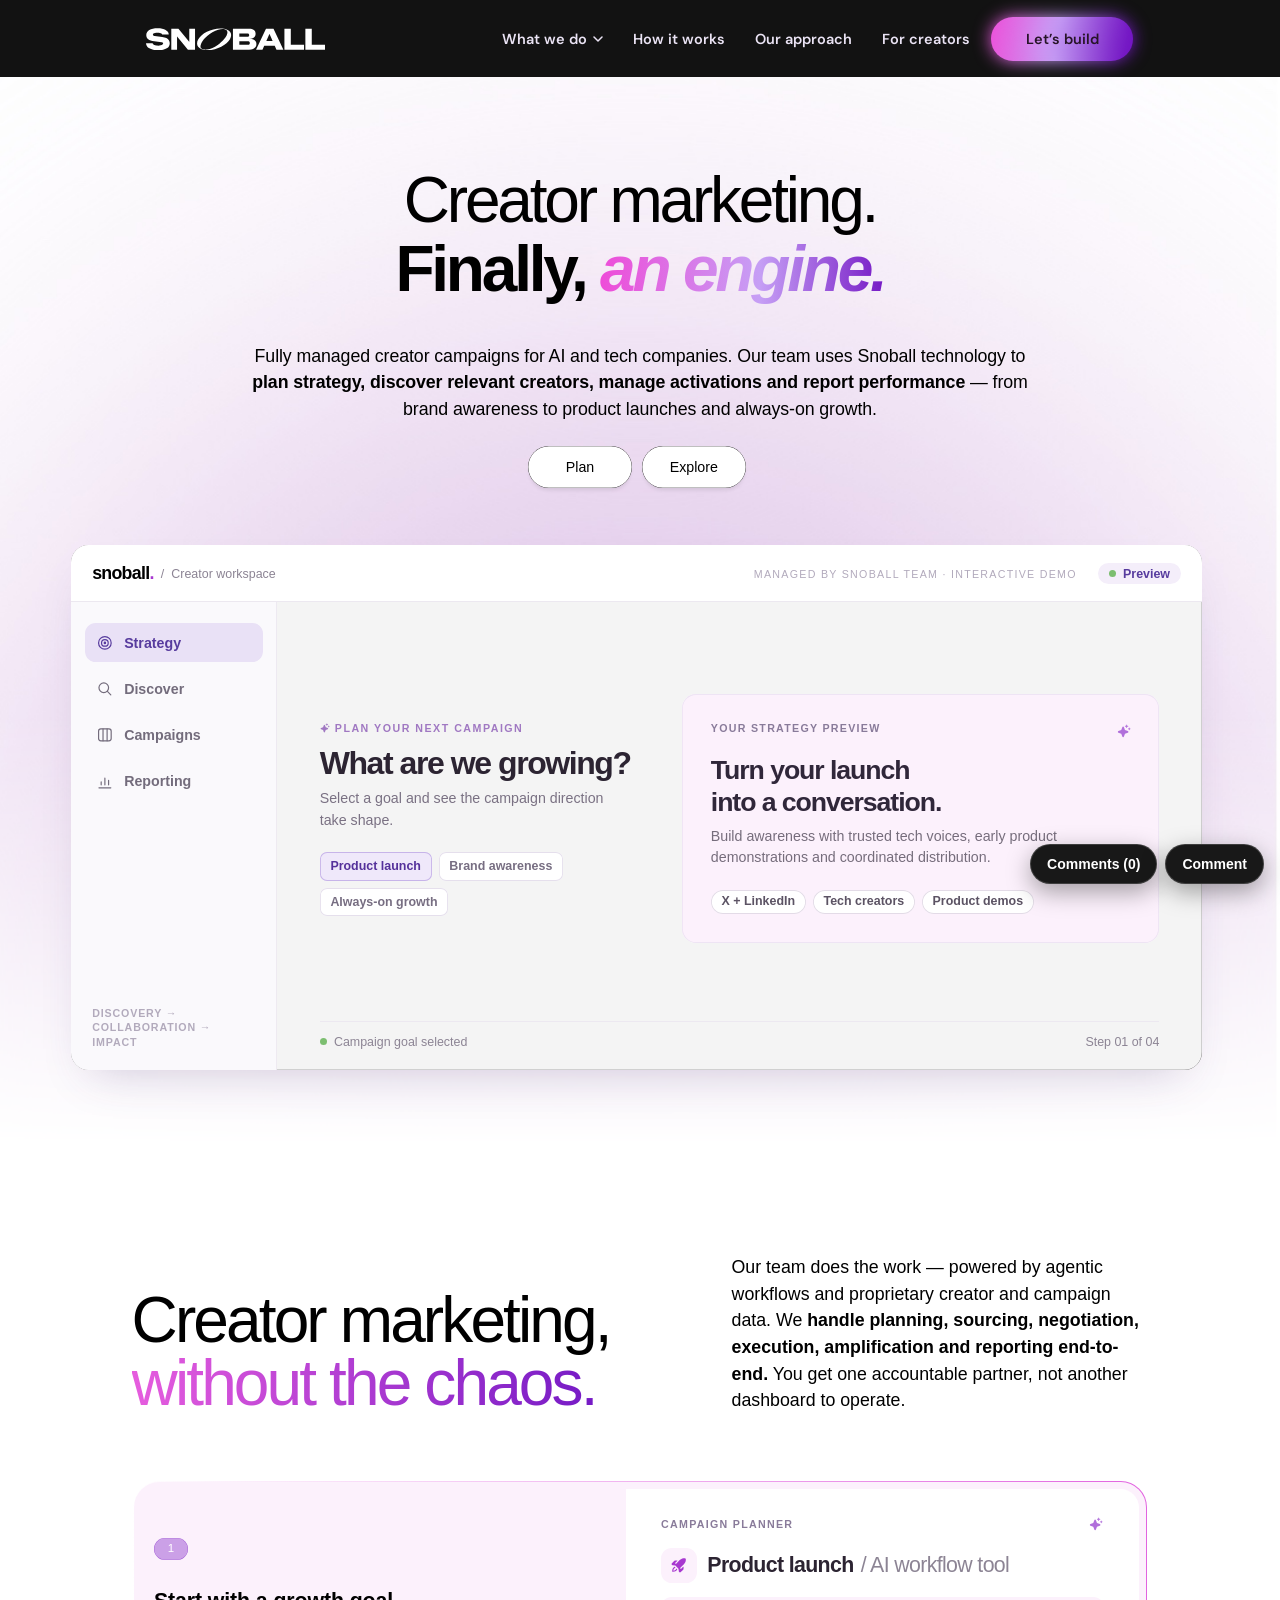
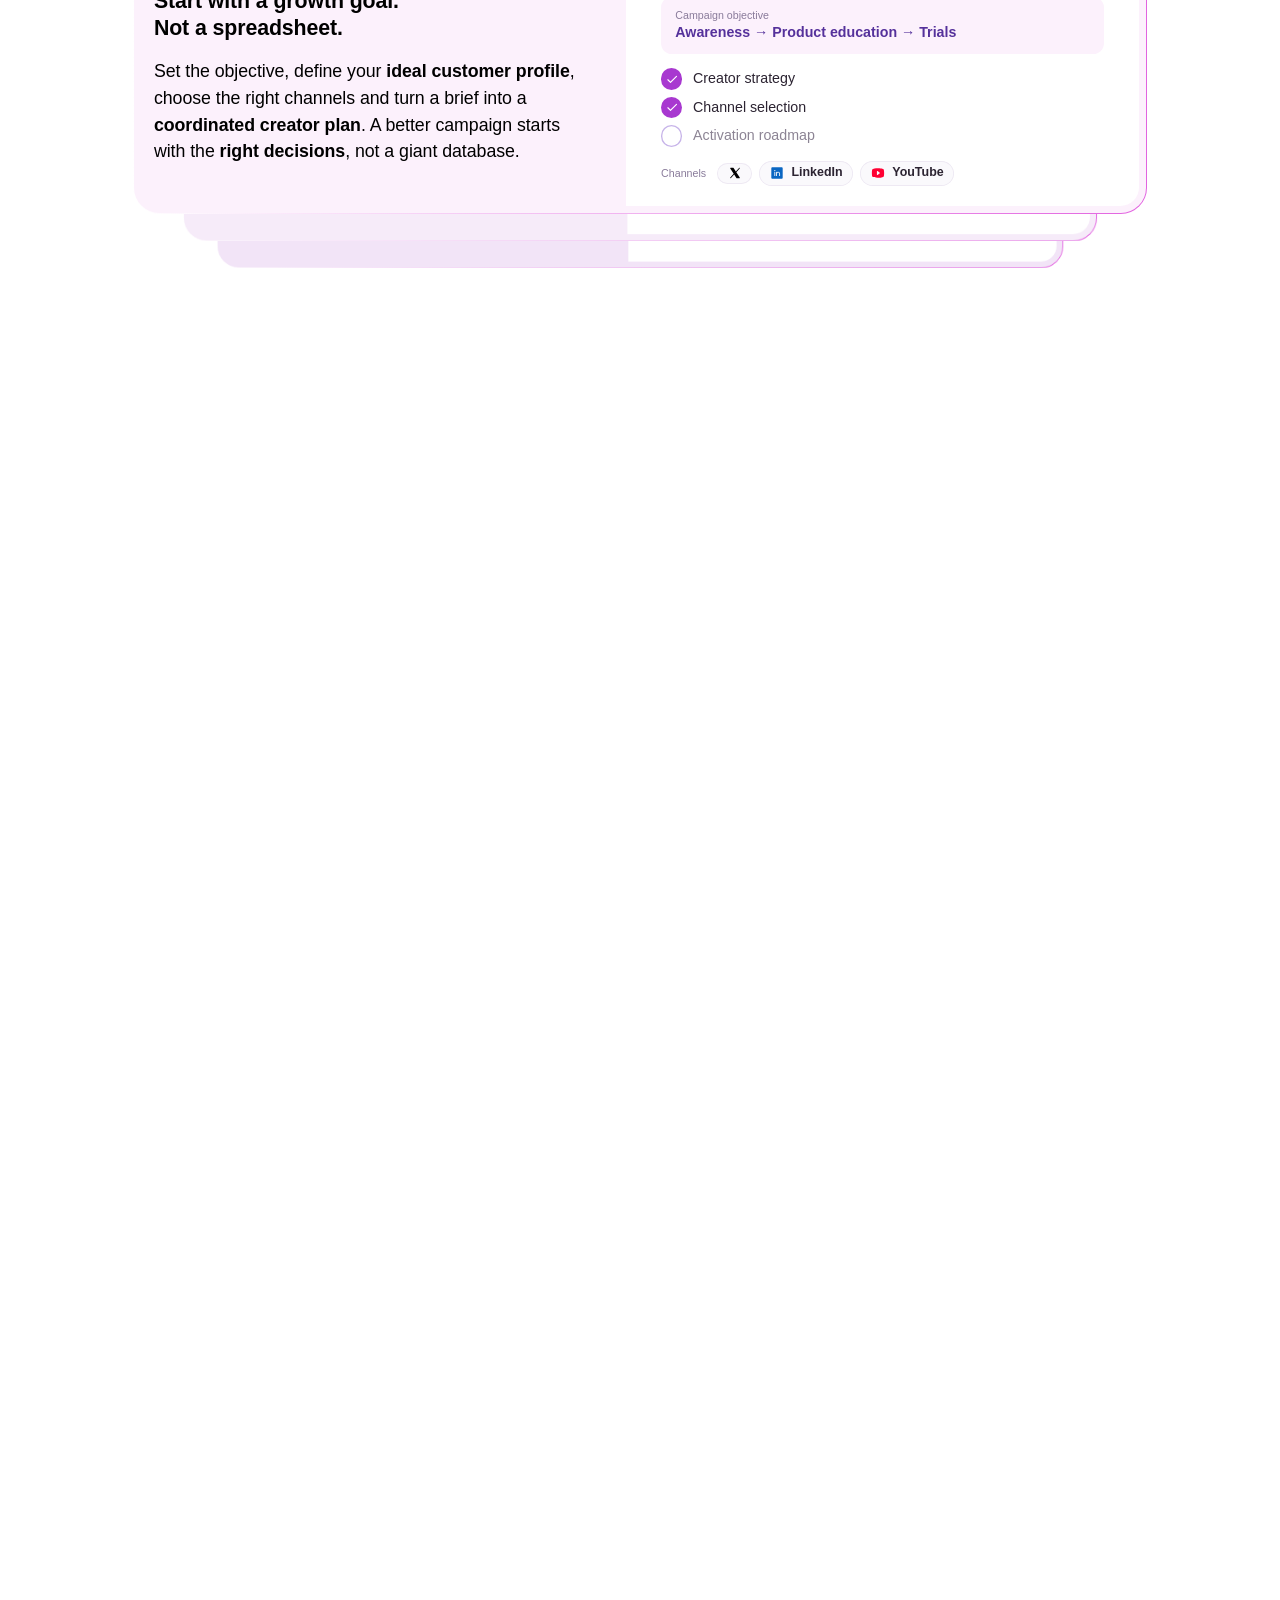
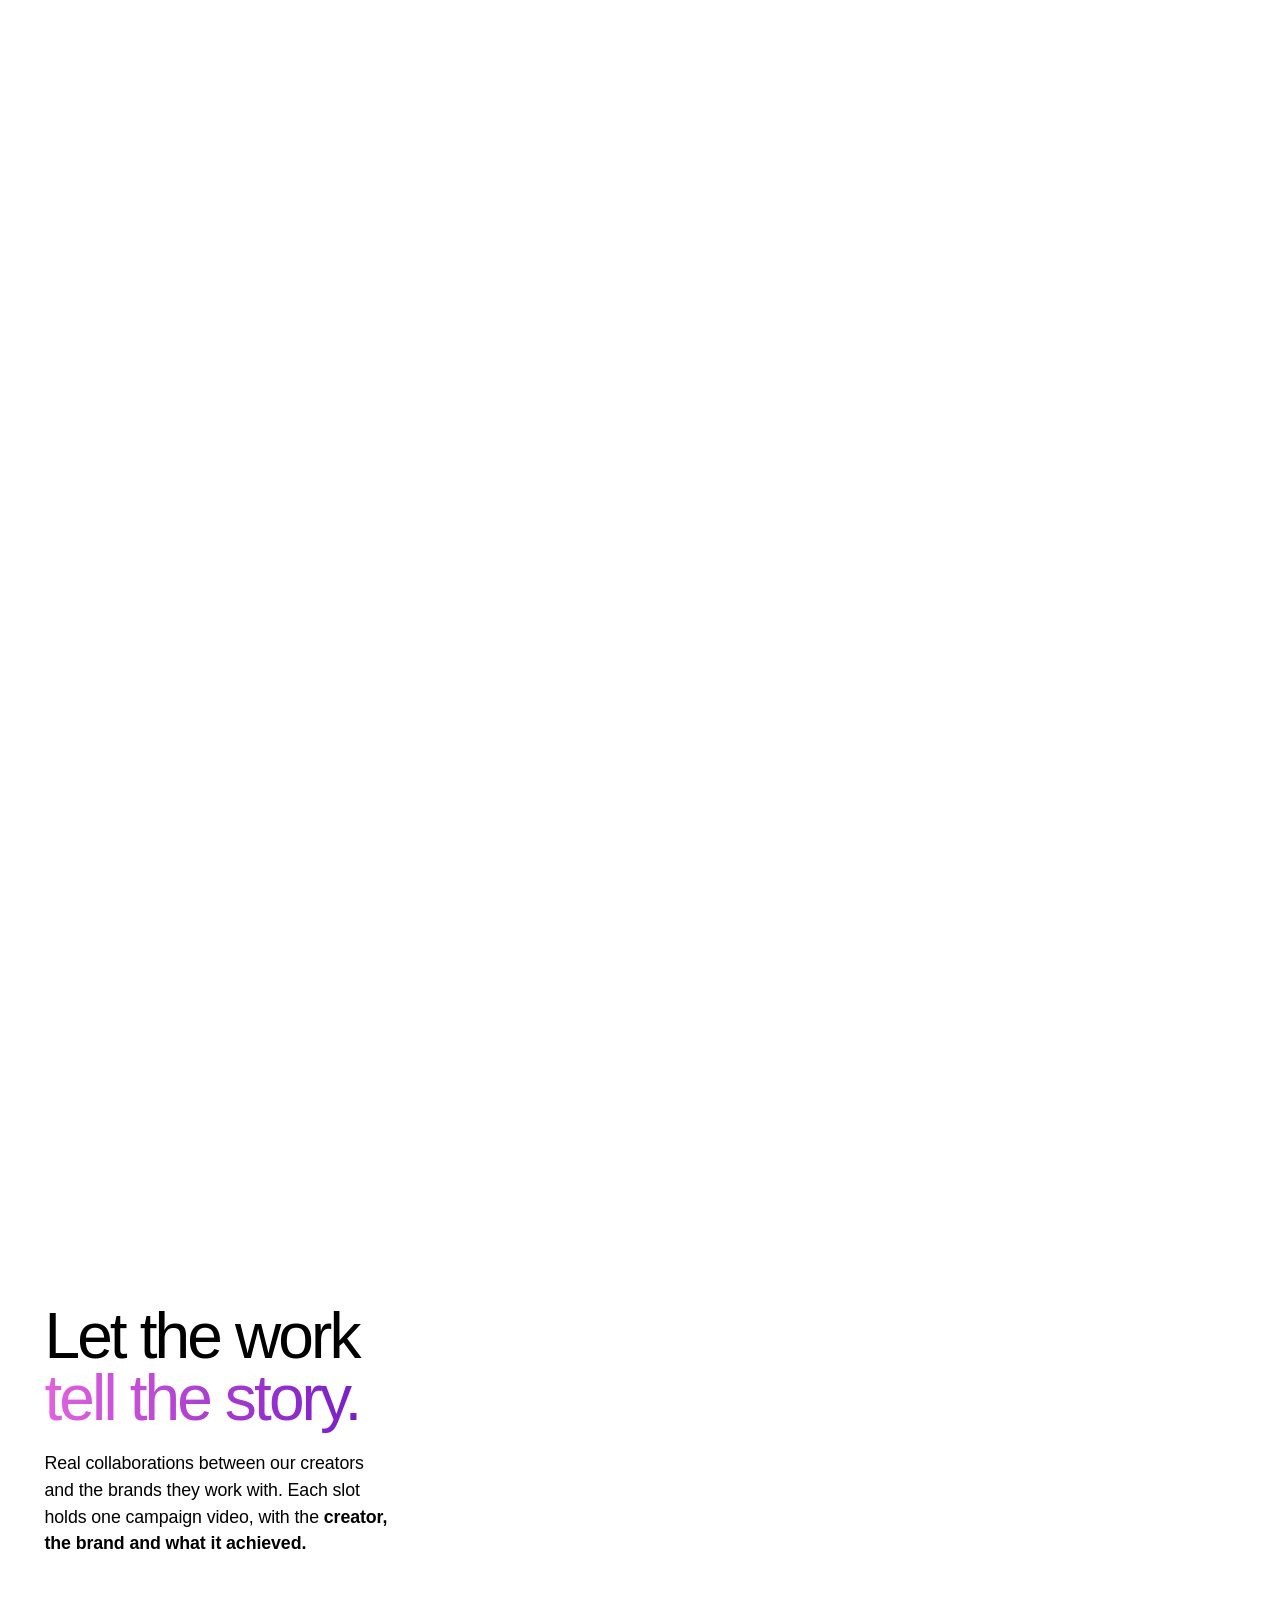
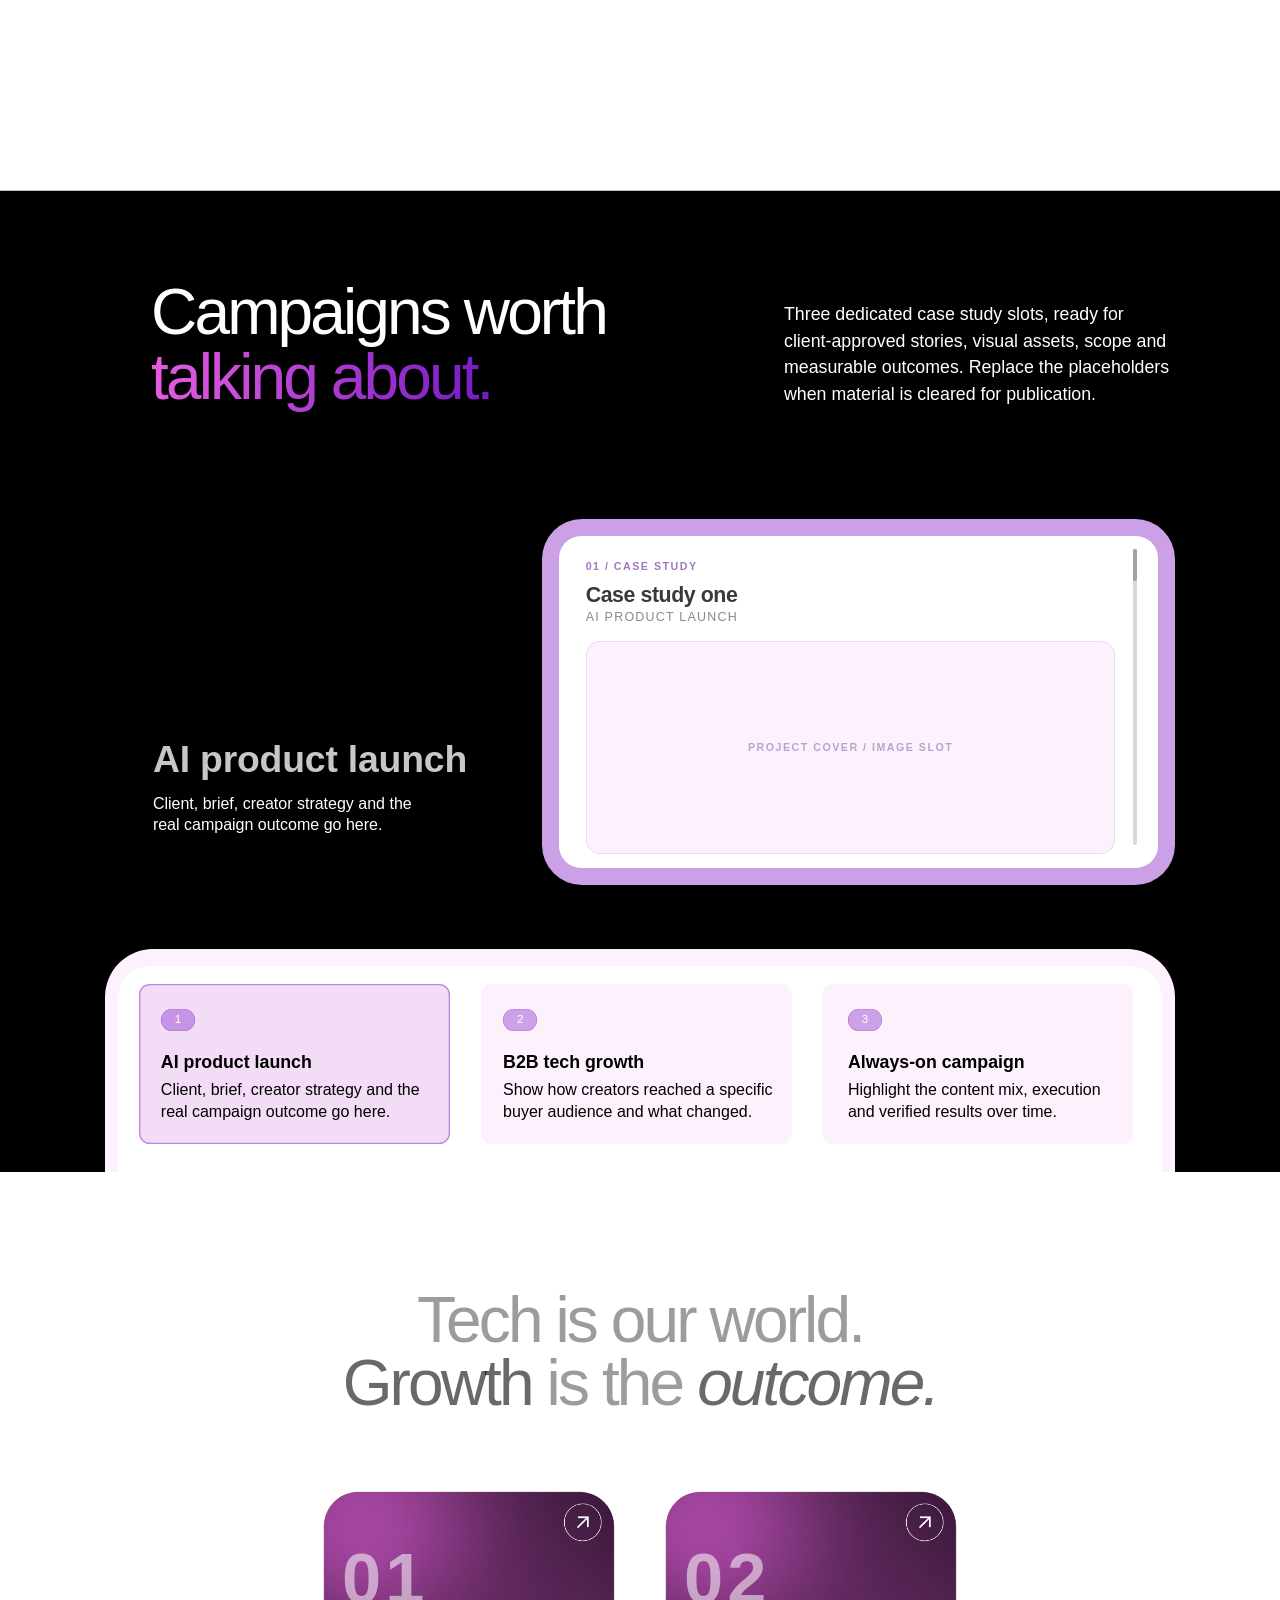
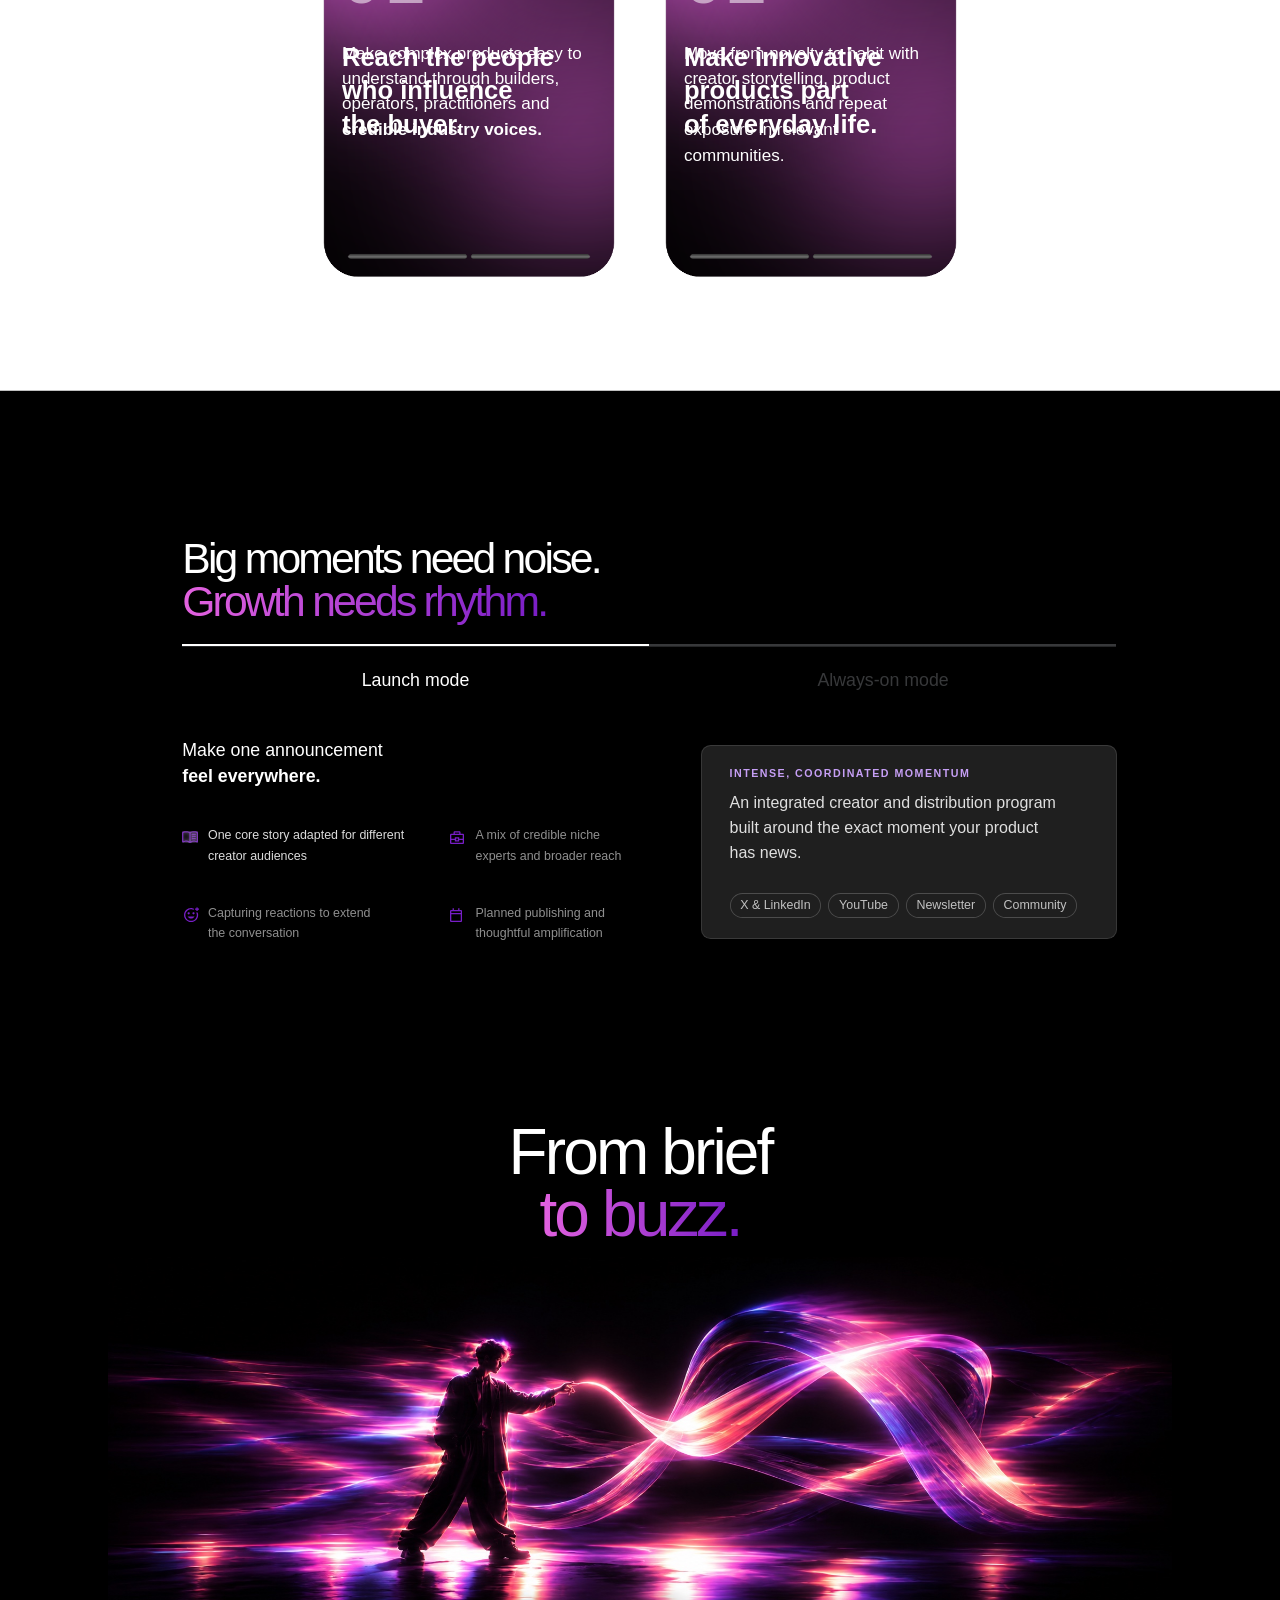
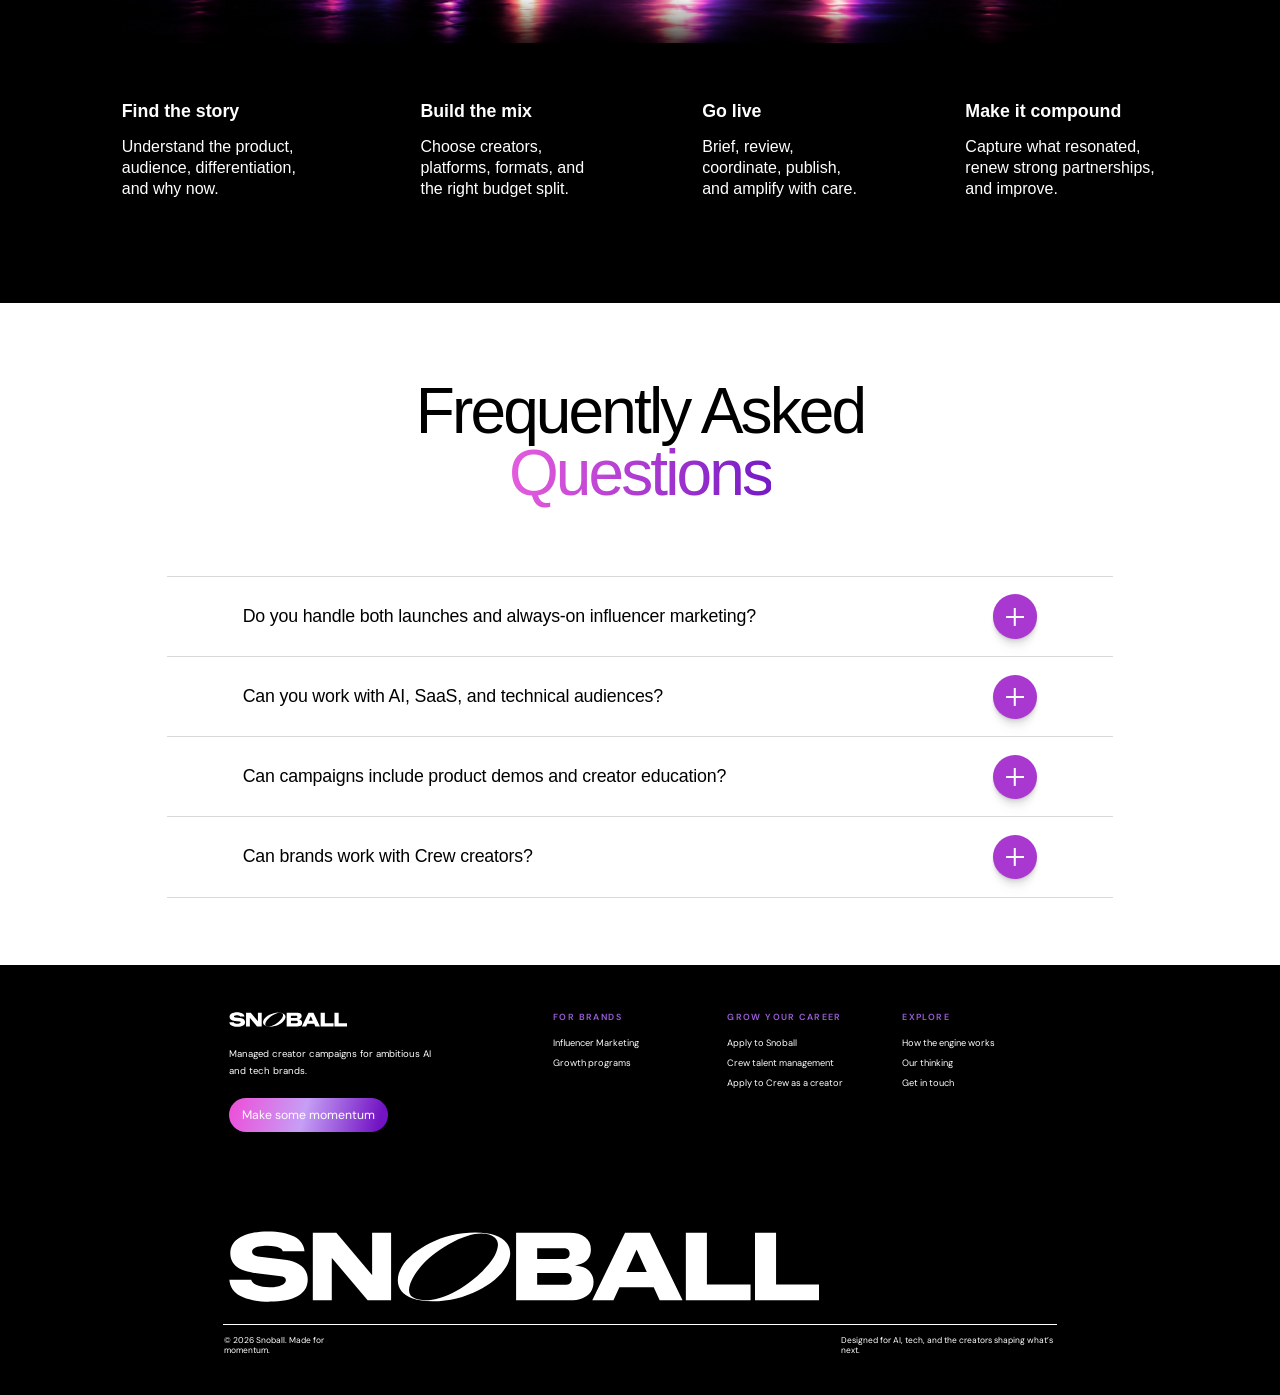
==== commit 2b4a73ec: "Review round 2: design-team and founder feedback Hands scene rebuilt from the reference photo, longe" ====
--- a/brands.html
+++ b/brands.html
@@ -63,7 +63,7 @@
       <div class="ws__screens">
         <section class="ws__screen is-active" role="tabpanel">
           <div class="ws__intro">
-            <p class="ws__eyebrow">✧ Plan your next campaign</p>
+            <p class="ws__eyebrow"><span class="ic ic--sparkle" aria-hidden="true"></span> Plan your next campaign</p>
             <h3>What are we growing?</h3>
             <p>Select a goal and see the campaign direction take shape.</p>
             <div class="ws__chips" data-goals>
@@ -73,7 +73,7 @@
             </div>
           </div>
           <div class="ws__visual ws__plan">
-            <p class="ws__plan-head"><span>Your strategy preview</span><span>✳</span></p>
+            <p class="ws__plan-head"><span>Your strategy preview</span><span><span class="ic ic--sparkle" aria-hidden="true"></span></span></p>
             <div data-goal-out>
               <h4>Turn your launch into a conversation.</h4>
               <p>Build awareness with trusted tech voices, early product demonstrations and coordinated distribution.</p>
@@ -84,7 +84,7 @@
         </section>
         <section class="ws__screen" role="tabpanel">
           <div class="ws__intro">
-            <p class="ws__eyebrow">✧ Creator discovery</p>
+            <p class="ws__eyebrow"><span class="ic ic--sparkle" aria-hidden="true"></span> Creator discovery</p>
             <h3>Find the right voices.</h3>
             <p>Explore an example shortlist by channel and audience relevance.</p>
             <div class="ws__chips" data-channels>
@@ -92,6 +92,7 @@
               <button class="ws__chip">X</button>
               <button class="ws__chip">LinkedIn</button>
               <button class="ws__chip">YouTube</button>
+              <button class="ws__chip">Instagram</button>
             </div>
           </div>
           <div class="ws__visual ws__people" data-people></div>
@@ -99,10 +100,10 @@
         </section>
         <section class="ws__screen" role="tabpanel">
           <div class="ws__intro">
-            <p class="ws__eyebrow">✧ Campaign operations</p>
+            <p class="ws__eyebrow"><span class="ic ic--sparkle" aria-hidden="true"></span> Campaign operations</p>
             <h3>From yes to live.</h3>
             <p>Keep collaborations moving through one organized workflow.</p>
-            <p class="ws__note-box">✧ Example pipeline, illustrating how a campaign can be managed</p>
+            <p class="ws__note-box"><span class="ic ic--sparkle" aria-hidden="true"></span> Example pipeline, illustrating how a campaign can be managed</p>
           </div>
           <div class="ws__visual ws__pipe">
             <div><span>Shortlisted</span><b>Creator research</b><small>Audience fit &amp; format</small></div>
@@ -113,9 +114,9 @@
         </section>
         <section class="ws__screen" role="tabpanel">
           <div class="ws__intro">
-            <p class="ws__eyebrow">✧ Campaign intelligence</p>
+            <p class="ws__eyebrow"><span class="ic ic--sparkle" aria-hidden="true"></span> Campaign intelligence</p>
             <h3>See what resonates.</h3>
-            <p>Understand channel mix and the content signals worth repeating.</p>
+            <p>Our <strong>proprietary tool</strong> helps you manage every campaign and analyse what is working, from channel mix to the content worth repeating.</p>
           </div>
           <div class="ws__visual ws__chart">
             <p class="ws__chart-head"><b>Engagement by channel</b><span>Illustrative sample</span></p>
@@ -149,15 +150,19 @@
         </div>
         <div class="b-stack__media">
           <div class="sui">
-            <p class="sui__head"><span>Campaign planner</span><span>✳</span></p>
-            <h4 class="sui__title">Product launch <span>/ AI workflow tool</span></h4>
+            <p class="sui__head"><span>Campaign planner</span><span><span class="ic ic--sparkle" aria-hidden="true"></span></span></p>
+            <h4 class="sui__title"><span class="sui__title-ic"><span class="ic ic--rocket" aria-hidden="true"></span></span>Product launch <span>/ AI workflow tool</span></h4>
             <div class="sui__box"><small>Campaign objective</small><b>Awareness → Product education → Trials</b></div>
             <ul class="sui__checks">
-              <li><i>✓</i>Creator strategy</li>
-              <li><i>✓</i>Channel selection</li>
+              <li><i><span class="ic ic--check" aria-hidden="true"></span></i>Creator strategy</li>
+              <li><i><span class="ic ic--check" aria-hidden="true"></span></i>Channel selection</li>
               <li class="is-next"><i></i>Activation roadmap</li>
             </ul>
-            <p class="sui__foot">✧ Your plan, in one place</p>
+            <div class="sui__channels"><small>Channels</small>
+              <span class="sui__ch sui__ch--x" aria-label="X"><span class="ic ic--x" aria-hidden="true"></span></span>
+              <span class="sui__ch sui__ch--linkedin"><span class="ic ic--linkedin" aria-hidden="true"></span>LinkedIn</span>
+              <span class="sui__ch sui__ch--youtube"><span class="ic ic--youtube" aria-hidden="true"></span>YouTube</span>
+            </div>
           </div>
         </div>
       </article>
@@ -169,11 +174,11 @@
         </div>
         <div class="b-stack__media">
           <div class="sui">
-            <p class="sui__head"><span>Creator shortlist</span><span>✳</span></p>
+            <p class="sui__head"><span>Creator shortlist</span><span><span class="ic ic--sparkle" aria-hidden="true"></span></span></p>
             <ul class="sui__people">
-              <li><i>D</i><span><b>Developer educator</b><small>YouTube · AI &amp; coding</small></span><em>Strong fit</em></li>
-              <li><i>F</i><span><b>Founder voice</b><small>LinkedIn · B2B tech</small></span><em>Strong fit</em></li>
-              <li><i>O</i><span><b>Operator creator</b><small>X · Productivity tools</small></span><em class="is-soft">Relevant</em></li>
+              <li><i class="sui__av sui__av--youtube"><span class="ic ic--youtube" aria-hidden="true"></span></i><span><b>Developer educator</b><small>YouTube · AI &amp; coding</small></span><em>Strong fit</em></li>
+              <li><i class="sui__av sui__av--linkedin"><span class="ic ic--linkedin" aria-hidden="true"></span></i><span><b>Founder voice</b><small>LinkedIn · B2B tech</small></span><em>Strong fit</em></li>
+              <li><i class="sui__av sui__av--x"><span class="ic ic--x" aria-hidden="true"></span></i><span><b>Operator creator</b><small>X · Productivity tools</small></span><em class="is-soft">Relevant</em></li>
             </ul>
             <p class="sui__foot">Illustrative creator profiles · No live database connected</p>
           </div>
@@ -189,8 +194,8 @@
           <div class="sui">
             <p class="sui__head"><span>Workflow example</span><span>Launch rollout</span></p>
             <ol class="sui__steps">
-              <li><i>01</i>Confirm creator shortlist<em>Ready ✓</em></li>
-              <li><i>02</i>Share briefs and assets<em>Ready ✓</em></li>
+              <li><i>01</i>Confirm creator shortlist<em>Ready <span class="ic ic--check" aria-hidden="true"></span></em></li>
+              <li><i>02</i>Share briefs and assets<em>Ready <span class="ic ic--check" aria-hidden="true"></span></em></li>
               <li><i>03</i>Review creative<em class="is-now">In progress</em></li>
               <li><i>04</i>Publish &amp; amplify<em class="is-soft">Up next</em></li>
             </ol>
@@ -228,33 +233,29 @@
   <section class="b-testi" data-testi>
     <div class="b-testi__stage">
     <div class="b-testi__intro">
-      <h2 class="b-h2 b-testi__title">Let clients <br><span class="b-grad b-grad--story">tell the story.</span></h2>
-      <p class="b-testi__copy">A dedicated space for three real video<br class="d"> testimonials. Each slot is designed for a<br class="d"> founder or marketing leader clip, with<br class="d"> attribution and an approved quote.</p>
-      <div class="b-testi__nav">
-        <button class="b-arrow b-arrow--prev" data-prev aria-label="Previous testimonial"><img src="assets/img/brands-arr-l.svg" alt=""></button>
-        <button class="b-arrow b-arrow--next" data-next aria-label="Next testimonial"><img src="assets/img/brands-arr-r.svg" alt=""></button>
-      </div>
+      <h2 class="b-h2 b-testi__title">Let the work <br><span class="b-grad b-grad--story">tell the story.</span></h2>
+      <p class="b-testi__copy">Real collaborations between our creators<br class="d"> and the brands they work with. Each slot<br class="d"> holds one campaign video, with the <strong>creator,<br class="d"> the brand and what it achieved.</strong></p>
     </div>
     <div class="b-testi__track">
       <div class="b-testi__rail" data-track>
       <figure class="b-tcard">
         <div class="b-tcard__video"></div>
-        <figcaption><span class="b-tcard__name">Client perspective 01</span><span class="b-tcard__role">Approved video, name, title and company to be added.</span></figcaption>
+        <figcaption><span class="b-tcard__name">Creator × Brand 01</span><span class="b-tcard__role">Collaboration video, creator and brand to be added.</span></figcaption>
         <span class="b-tcard__bar"></span>
       </figure>
       <figure class="b-tcard b-tcard--up">
         <div class="b-tcard__video"></div>
-        <figcaption><span class="b-tcard__name">Client perspective 02</span><span class="b-tcard__role">Share a real client interview or campaign reaction.</span></figcaption>
+        <figcaption><span class="b-tcard__name">Creator × Brand 02</span><span class="b-tcard__role">Collaboration video, creator and brand to be added.</span></figcaption>
         <span class="b-tcard__bar"></span>
       </figure>
       <figure class="b-tcard">
         <div class="b-tcard__video"></div>
-        <figcaption><span class="b-tcard__name">Client perspective 03</span><span class="b-tcard__role">Publish only after the speaker approves the cut.</span></figcaption>
+        <figcaption><span class="b-tcard__name">Creator × Brand 03</span><span class="b-tcard__role">Collaboration video, creator and brand to be added.</span></figcaption>
         <span class="b-tcard__bar"></span>
       </figure>
       <figure class="b-tcard b-tcard--up">
         <div class="b-tcard__video"></div>
-        <figcaption><span class="b-tcard__name">Client perspective 04</span><span class="b-tcard__role">Approved video, name, title and company to be added.</span></figcaption>
+        <figcaption><span class="b-tcard__name">Creator × Brand 04</span><span class="b-tcard__role">Collaboration video, creator and brand to be added.</span></figcaption>
         <span class="b-tcard__bar"></span>
       </figure>
       </div>
@@ -317,16 +318,22 @@
       <article class="b-tcard2 b-tcard2--1" tabindex="0">
         <span class="b-tcard2__glow" aria-hidden="true"></span>
         <img class="b-tcard2__bg" src="assets/img/brands-card-02.png" alt="">
+        <span class="b-tcard2__story" aria-hidden="true"><i></i><i></i></span>
         <span class="b-tcard2__num">01</span>
-        <h3 class="b-tcard2__title">Reach the people <br> who influence the buyer.</h3>
-        <p class="b-tcard2__text">Make complex products easy to <br> understand through builders, <br> operators, practitioners and <br> <strong>credible industry voices.</strong></p>
+        <div class="b-tcard2__slides">
+          <div class="b-tcard2__slide b-tcard2__slide--1"><h3 class="b-tcard2__title">Reach the people <br> who influence the buyer.</h3></div>
+          <div class="b-tcard2__slide b-tcard2__slide--2"><p class="b-tcard2__text">Make complex products easy to <br> understand through builders, <br> operators, practitioners and <br> <strong>credible industry voices.</strong></p></div>
+        </div>
       </article>
       <article class="b-tcard2 b-tcard2--2" tabindex="0">
         <span class="b-tcard2__glow" aria-hidden="true"></span>
         <img class="b-tcard2__bg" src="assets/img/brands-card-02.png" alt="">
+        <span class="b-tcard2__story" aria-hidden="true"><i></i><i></i></span>
         <span class="b-tcard2__num">02</span>
-        <h3 class="b-tcard2__title">Make innovative <br> products part of <br> everyday life.</h3>
-        <p class="b-tcard2__text">Move from novelty to habit with <br> creator storytelling, product <br> demonstrations and repeat exposure <br> in relevant communities.</p>
+        <div class="b-tcard2__slides">
+          <div class="b-tcard2__slide b-tcard2__slide--1"><h3 class="b-tcard2__title">Make innovative <br> products part of <br> everyday life.</h3></div>
+          <div class="b-tcard2__slide b-tcard2__slide--2"><p class="b-tcard2__text">Move from novelty to habit with <br> creator storytelling, product <br> demonstrations and repeat exposure <br> in relevant communities.</p></div>
+        </div>
       </article>
     </div>
   </section>
--- a/css/base.css
+++ b/css/base.css
@@ -231,3 +231,7 @@
   .footer__inner { grid-template-columns: 1fr 1fr; }
   .footer__legal--right { grid-column: 1 / -1; justify-self: start; }
 }
+
+/* Gradient text is painted only inside its box. Where a box is shorter than the letters (tight display line heights)
+   the descenders of g, p, y were cut off (user #97, Devang #27). Extra paint room below, cancelled in layout. */
+.grad-text, .glow, .b-grad, .impact__l2 { padding-bottom: .2em; margin-bottom: -.2em; }
--- a/css/brands.css
+++ b/css/brands.css
@@ -59,10 +59,16 @@
   height: 1202px;
   text-align: center;
 }
+/* Hero rework (Ayush #12): the violet wash now runs edge to edge instead of stopping in a box at 1440px, and the
+   headline uses the home page's pairing — a light first line, then a bold line with the brand gradient. */
+.b-hero { overflow-x: visible !important; }
 .b-hero__glow {
   position: absolute;
-  left: 0; top: -77px;
-  width: 1440px; height: 1279px;
+  /* Between 1101 and 1439px <main> is zoomed by --fit, so the viewport width is divided back out */
+  left: calc(720px - 50vw / var(--fit, 1)); top: -77px;
+  width: calc(100vw / var(--fit, 1)); max-width: none; height: 1279px;
+  /* fades out at the bottom so the hero melts into the white section instead of stopping on a hard line */
+  -webkit-mask: linear-gradient(#000 62%, transparent 100%); mask: linear-gradient(#000 62%, transparent 100%);
   background: url(../assets/img/brands-hero-glow.jpg) 0 0 / 100% 100% no-repeat;
   pointer-events: none;
 }
@@ -72,6 +78,12 @@
   line-height: 78px;
 }
 .b-hero__l1, .b-hero__l2 { display: block; }
+.b-hero__l1 { font-weight: 300; letter-spacing: -0.05em; }
+.b-hero__l2 { font-weight: 700; letter-spacing: -0.05em; }
+.b-hero__l2 .b-grad--engine {
+  position: relative; padding: 0 .08em .14em 0; margin: 0 -.08em -.14em 0;
+  background-image: linear-gradient(90deg, #ee4cd8 0%, #c69ff5 55%, #7214c3 100%);
+}
 .b-hero__lede {
   position: absolute;
   left: 0; right: 0; top: 299px;
@@ -226,7 +238,7 @@
 .ws__bars span { font-size: 14px; line-height: 20px; color: #776b7e; padding-bottom: 8px; }
 
 /* ============================================================== CHAOS / STACK */
-.b-chaos { position: relative; height: calc(946px + 1800px); }
+.b-chaos { position: relative; height: calc(946px + 2600px); }
 .b-chaos__stage { position: sticky; top: 77px; height: 946px; }
 .b-chaos__title { position: absolute; left: 148px; top: 162px; }
 .b-chaos__copy {
@@ -751,3 +763,65 @@
 @media (max-width: 1439px) and (min-width: 1101px) {
   main { zoom: var(--fit, 1); }
 }
+
+/* ---------- Icons (Ayush #15): Phosphor fill icons drawn in the current text colour, replacing the ✳ ✧ ✓ glyphs */
+.ic { display: inline-block; width: 1em; height: 1em; vertical-align: -0.125em; background: currentColor;
+  -webkit-mask: var(--i) center / contain no-repeat; mask: var(--i) center / contain no-repeat; }
+.ic--sparkle { --i: url(../assets/img/logos/ph-sparkle.svg); }
+.ic--check { --i: url(../assets/img/logos/ph-check.svg); }
+.ic--rocket { --i: url(../assets/img/logos/ph-rocket-launch.svg); }
+.ic--x { --i: url(../assets/img/logos/ph-x-logo.svg); }
+.ic--linkedin { --i: url(../assets/img/logos/ph-linkedin-logo.svg); }
+.ic--youtube { --i: url(../assets/img/logos/ph-youtube-logo.svg); }
+.ic--instagram { --i: url(../assets/img/logos/ph-instagram-logo.svg); }
+.sui__head .ic, .ws__plan-head .ic { width: 16px; height: 16px; }
+.sui__checks i .ic { width: 14px; height: 14px; }
+.sui__steps em .ic { width: 12px; height: 12px; vertical-align: -1px; }
+.sui__title { display: flex; align-items: center; gap: 12px; }
+.sui__title > span:not(.sui__title-ic) { margin-left: -4px; }
+.sui__title .sui__title-ic { flex: none; width: 40px; height: 40px; border-radius: 12px; display: grid; place-items: center; background: var(--b-pink-card); color: #a838d0; font-size: 20px; }
+.sui__channels { margin-top: 16px; display: flex; align-items: center; gap: 8px; }
+.sui__channels small { margin-right: 4px; font-size: 12px; line-height: 16px; color: #897b9a; }
+.sui__ch { display: inline-flex; align-items: center; gap: 8px; padding: 4px 12px; border-radius: 999px; background: #faf9fc; box-shadow: inset 0 0 0 1px #eee9f3; font-size: 14px; line-height: 20px; font-weight: 700; color: #2c2432; }
+.sui__ch .ic { width: 16px; height: 16px; }
+.sui__ch--x .ic, .sui__av--x { color: #000; }
+.sui__ch--linkedin .ic, .sui__av--linkedin { color: #0a66c2; }
+.sui__ch--youtube .ic, .sui__av--youtube { color: #ff0033; }
+.sui__people i.sui__av { background: #fff; box-shadow: inset 0 0 0 1px #eee9f3; font-size: 22px; }
+.sui__title .sui__title-ic .ic { color: #a838d0; }
+.b-testi__copy strong { font-weight: 700; }
+
+/* ---------- Tech cards: the two bars at the bottom fill one after the other, like Instagram stories (user #84).
+   Constant speed is intended for a progress bar, so the fill is linear. */
+.b-tcard2__story { position: absolute; left: 22.5px; right: 22.5px; top: 340.5px; display: flex; gap: 4.5px; pointer-events: none; }
+.b-tcard2__story i { flex: 1; height: 3px; border-radius: 2px; background: rgba(255, 255, 255, .22); overflow: hidden; }
+.b-tcard2__story i::after { content: ""; display: block; height: 100%; background: #fff; transform-origin: 0 50%; transform: scaleX(0);
+  animation: b-story 9s linear infinite; }
+.b-tcard2__story i:nth-child(2)::after { animation-name: b-story-2; }
+.b-tcard2--2 .b-tcard2__story i::after { animation-delay: -2.2s; }
+@media (prefers-reduced-motion: reduce) { .b-tcard2__story i::after { animation: none; transform: scaleX(.5); } }
+
+/* Tech cards: the copy is split across the two stories (user #88). Story 1 shows the title, story 2 the detail;
+   each swap rises 8px and fades on the base curve, timed to the bars above (9s loop). */
+.b-tcard2__slides { position: relative; margin-top: 24px; height: 220px; }
+.b-tcard2__slide { position: absolute; left: 0; right: 17px; top: 0; animation: b-slide-1 9s linear infinite; }
+.b-tcard2__slide--2 { animation-name: b-slide-2; }
+.b-tcard2__slides .b-tcard2__title { margin-top: 0; font-size: 24px; line-height: 32px; }
+.b-tcard2__slides .b-tcard2__text { margin-top: 0; font-size: 16px; line-height: 24px; }
+.b-tcard2--2 .b-tcard2__slide { animation-delay: -2.2s; }
+.b-tcard2__slides .b-tcard2__text br { display: none; }
+.b-tcard2__slides .b-tcard2__text { text-wrap: pretty; }
+@media (prefers-reduced-motion: reduce) {
+  .b-tcard2__slides { height: auto; }
+  .b-tcard2__slide { position: static; animation: none; opacity: 1; transform: none; }
+  .b-tcard2__slide--2 { margin-top: 12px; }
+}
+.b-tcard2__slides .b-tcard2__title br { display: none; }
+.b-tcard2__slides .b-tcard2__title { text-wrap: balance; }
+
+/* Stories, Instagram style (user #90, #91): each bar fills in turn; the copy cuts to the next frame the moment a
+   bar completes; at the end of the loop every bar snaps back to empty at once and story 1 starts again. */
+@keyframes b-story { 0% { transform: scaleX(0); } 50%, 100% { transform: scaleX(1); } }
+@keyframes b-story-2 { 0%, 50% { transform: scaleX(0); } 100% { transform: scaleX(1); } }
+@keyframes b-slide-1 { 0%, 49.9% { opacity: 1; visibility: visible; } 50%, 100% { opacity: 0; visibility: hidden; } }
+@keyframes b-slide-2 { 0%, 49.9% { opacity: 0; visibility: hidden; } 50%, 100% { opacity: 1; visibility: visible; } }
